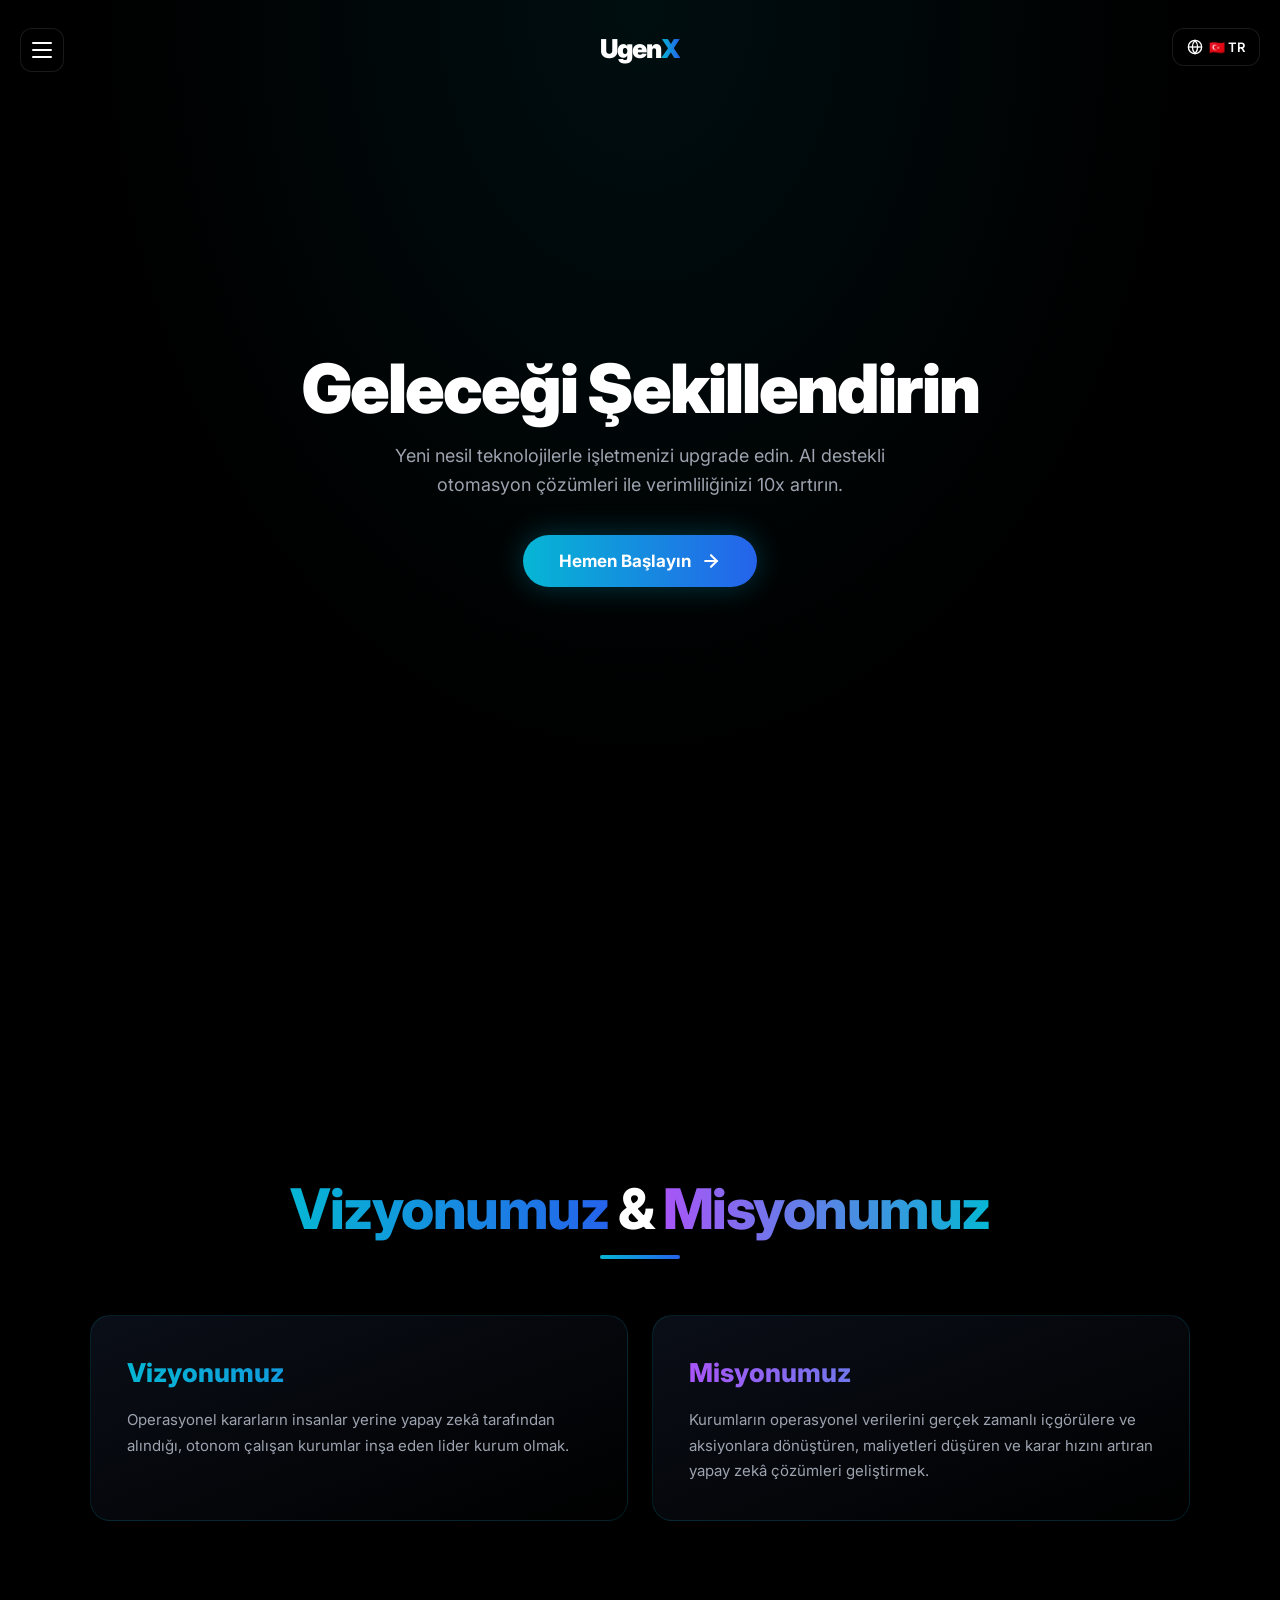
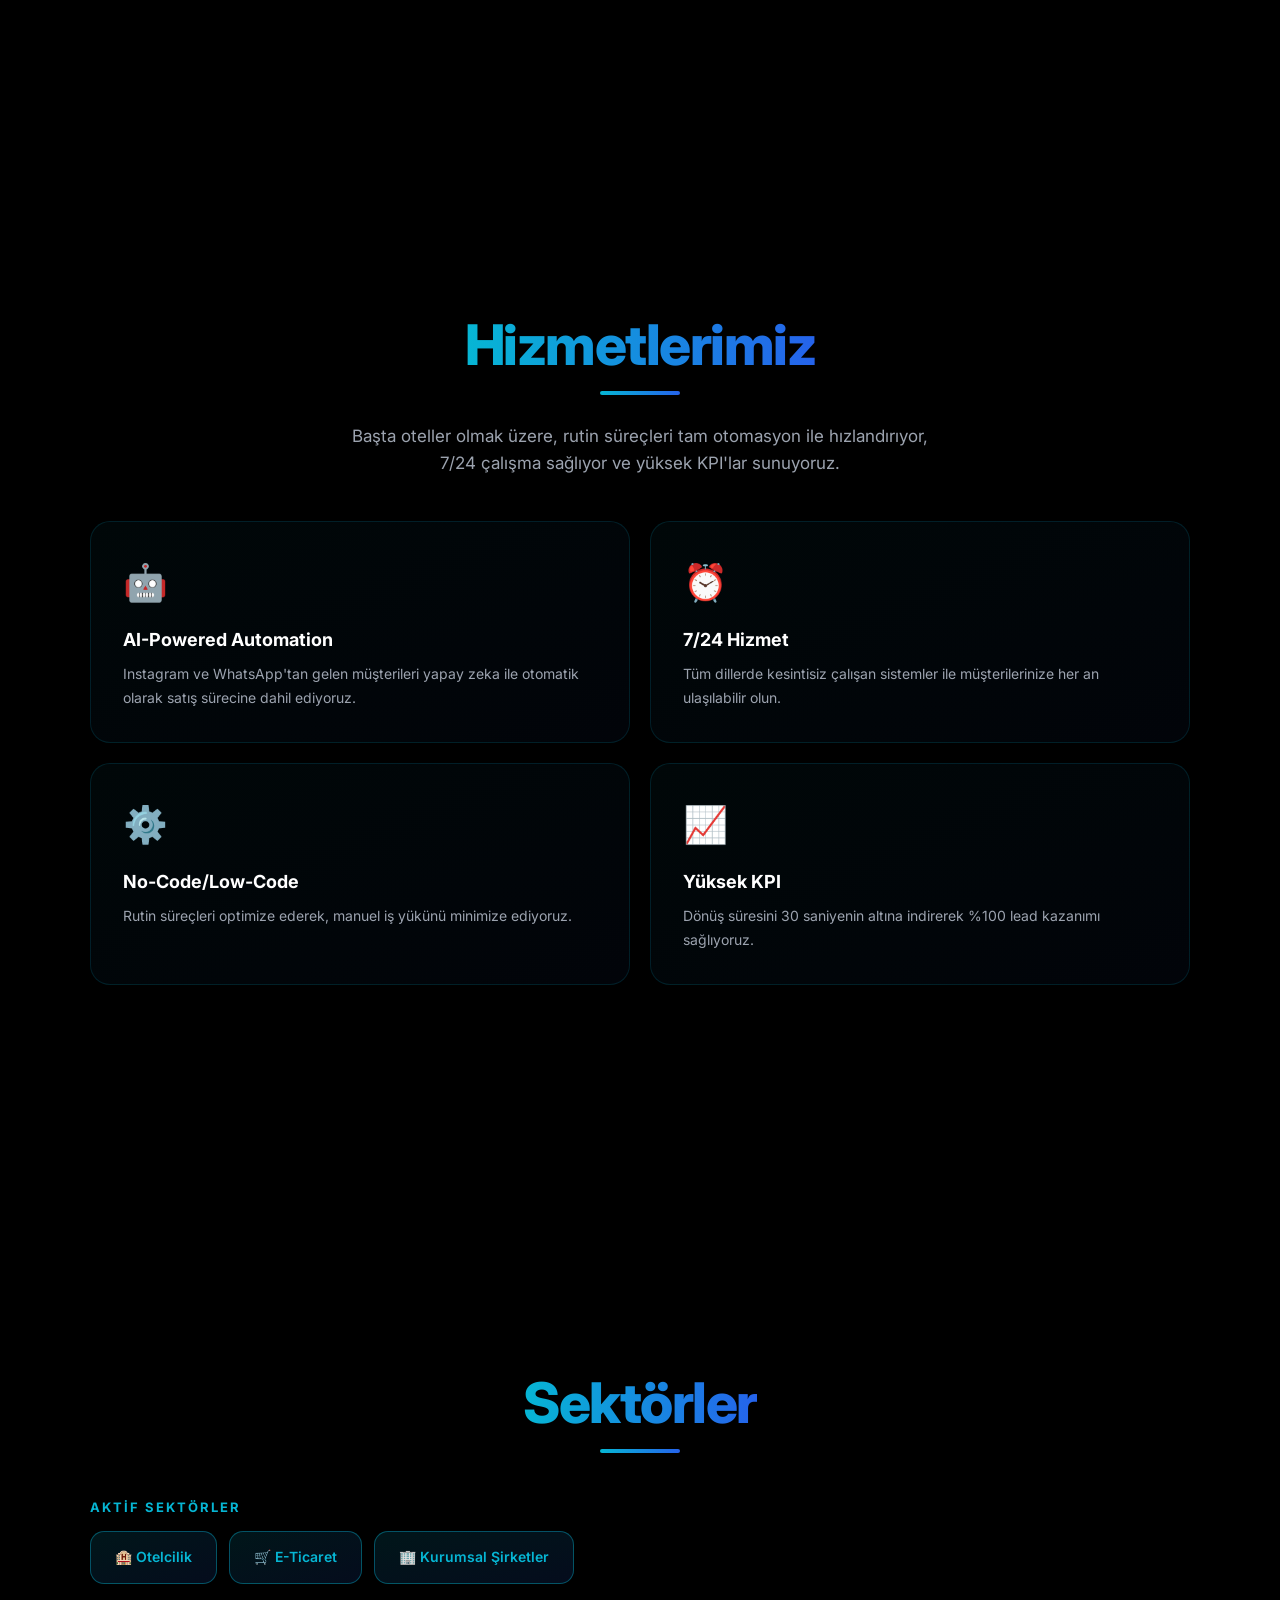
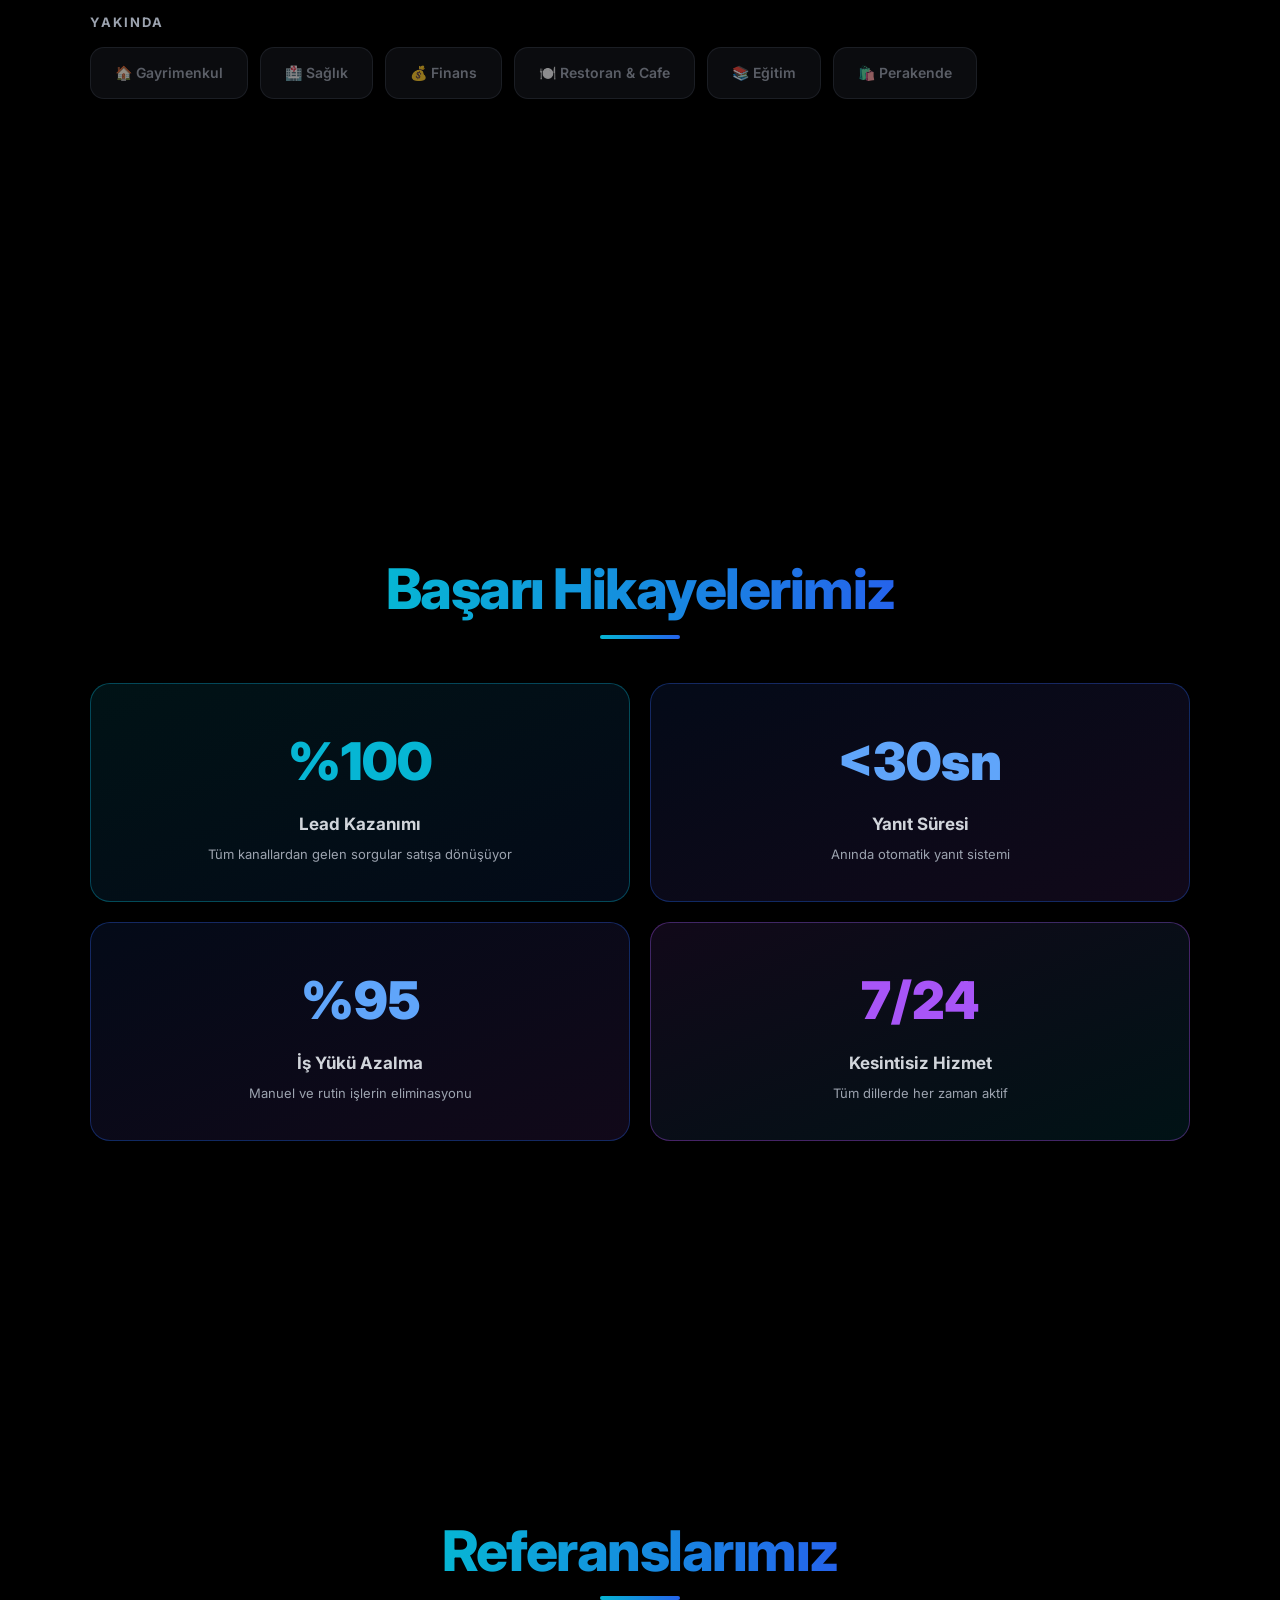
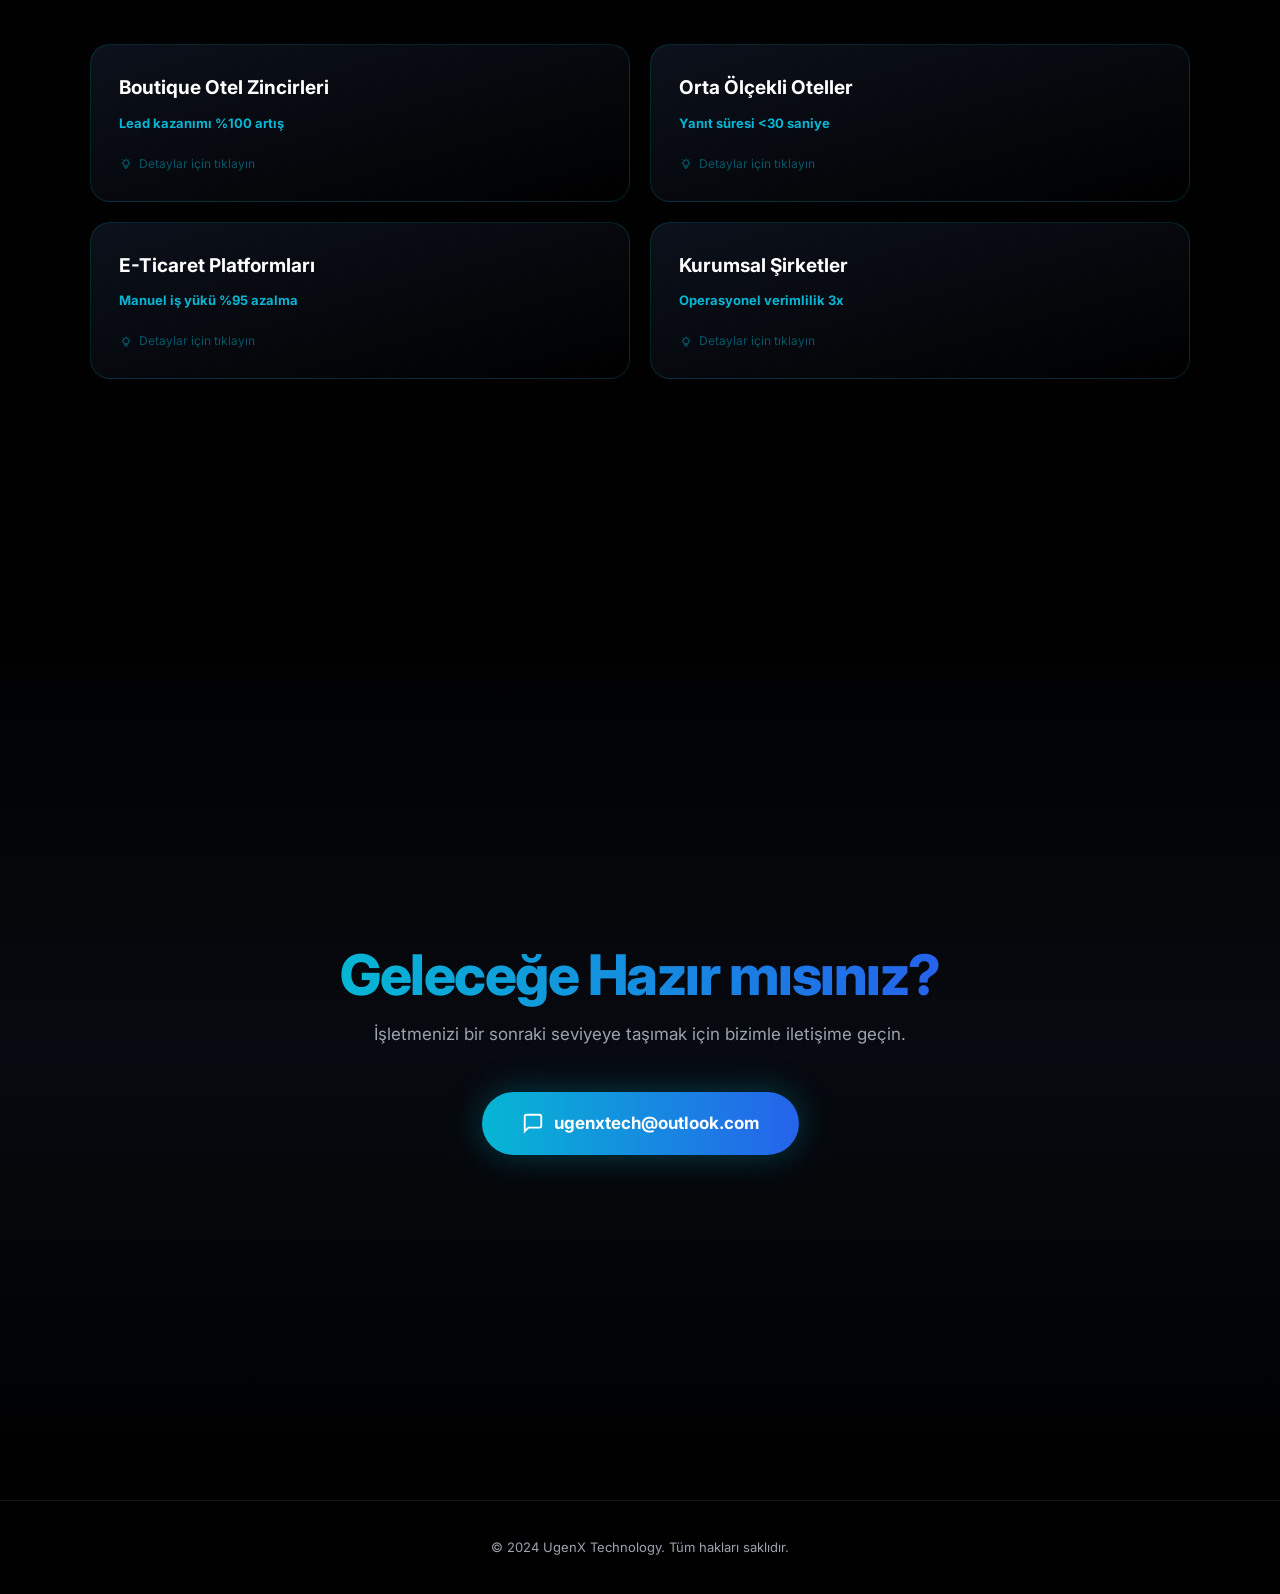
==== index.html @ d3f97a26 "Add web icon" ====
<!DOCTYPE html>
<html lang="tr">
<head>
    <meta charset="UTF-8">
    <meta name="viewport" content="width=device-width, initial-scale=1.0">
    <title>UgenX Technology | AI-Powered Digital Automation</title>
    <link rel="preconnect" href="https://fonts.googleapis.com">
    <link href="https://fonts.googleapis.com/css2?family=Inter:wght@300;400;500;600;700;800;900&display=swap" rel="stylesheet">
    <link rel="icon" type="image/png" href="UgenxLogo.png">
    <style>
        *,*::before,*::after{margin:0;padding:0;box-sizing:border-box}
        :root{--bg:#000;--cyan:#06b6d4;--blue:#2563eb;--purple:#a855f7;--muted:#9ca3af;--surface:rgba(17,24,39,0.8);--border:rgba(6,182,212,0.15);--gradient:linear-gradient(to right,#06b6d4,#2563eb)}
        html{scroll-behavior:smooth}
        body{font-family:'Inter',sans-serif;background:var(--bg);color:#fff;overflow-x:hidden;line-height:1.6}
        a{text-decoration:none;color:inherit}
        .grad{background:var(--gradient);-webkit-background-clip:text;-webkit-text-fill-color:transparent;background-clip:text}
        .grad-p{background:linear-gradient(to right,#a855f7,#06b6d4);-webkit-background-clip:text;-webkit-text-fill-color:transparent;background-clip:text}

        /* ANIMATIONS */
        .fade{opacity:0;transform:translateY(40px);transition:opacity .8s ease,transform .8s ease}
        .fade.vis{opacity:1;transform:translateY(0)}

        /* LOGO */
        .logo-top{position:fixed;top:28px;left:50%;transform:translateX(-50%) translateY(-60px);z-index:100;opacity:0;transition:all 1s cubic-bezier(.16,1,.3,1);cursor:pointer;font-size:26px;font-weight:900;letter-spacing:-1px}
        .logo-top.show{opacity:1;transform:translateX(-50%) translateY(0)}

        /* HAMBURGER */
        .ham{position:fixed;top:28px;left:20px;z-index:200;width:44px;height:44px;background:rgba(0,0,0,.6);backdrop-filter:blur(10px);border:1px solid rgba(255,255,255,.1);border-radius:12px;cursor:pointer;display:flex;flex-direction:column;align-items:center;justify-content:center;gap:5px;transition:.3s}
        .ham:hover{border-color:var(--cyan)}
        .ham span{display:block;width:20px;height:2px;background:#fff;transition:.3s;border-radius:2px}
        .ham.open span:nth-child(1){transform:rotate(45deg) translate(5px,5px)}
        .ham.open span:nth-child(2){opacity:0}
        .ham.open span:nth-child(3){transform:rotate(-45deg) translate(5px,-5px)}

        /* SIDE MENU */
        .side{position:fixed;top:0;left:0;width:280px;height:100vh;background:rgba(0,0,0,.95);backdrop-filter:blur(20px);border-right:1px solid rgba(6,182,212,.12);z-index:150;transform:translateX(-100%);transition:transform .4s cubic-bezier(.16,1,.3,1);padding:100px 28px 28px;display:flex;flex-direction:column;gap:6px}
        .side.open{transform:translateX(0)}
        .side a{display:block;padding:14px 18px;font-size:15px;font-weight:600;color:var(--muted);border-radius:12px;transition:.3s}
        .side a:hover{color:var(--cyan);background:rgba(6,182,212,.08)}
        .overlay{position:fixed;top:0;left:0;width:100%;height:100%;background:rgba(0,0,0,.5);z-index:140;opacity:0;pointer-events:none;transition:.3s}
        .overlay.show{opacity:1;pointer-events:all}

        /* LANG */
        .lang-btn{position:fixed;top:28px;right:20px;z-index:200;display:flex;align-items:center;gap:6px;padding:10px 14px;background:rgba(0,0,0,.6);backdrop-filter:blur(10px);border:1px solid rgba(255,255,255,.1);border-radius:12px;cursor:pointer;font-family:inherit;font-size:13px;font-weight:600;color:#fff;transition:.3s}
        .lang-btn:hover{border-color:var(--cyan)}
        .lang-btn svg{width:16px;height:16px}
        .lang-dd{position:fixed;top:78px;right:20px;z-index:200;background:rgba(17,24,39,.95);backdrop-filter:blur(20px);border:1px solid rgba(6,182,212,.2);border-radius:12px;padding:6px;opacity:0;transform:translateY(-10px);pointer-events:none;transition:.3s}
        .lang-dd.show{opacity:1;transform:translateY(0);pointer-events:all}
        .lang-dd button{display:flex;align-items:center;gap:8px;width:100%;padding:10px 14px;background:none;border:none;color:var(--muted);font-family:inherit;font-size:14px;border-radius:8px;cursor:pointer;transition:.2s}
        .lang-dd button:hover{background:rgba(6,182,212,.1);color:#fff}
        .lang-dd button.act{color:var(--cyan)}

        /* SECTIONS */
        .sec{min-height:100vh;display:flex;align-items:center;justify-content:center;padding:100px 24px;position:relative}
        .sec-in{max-width:1100px;width:100%;margin:0 auto}
        .sec-t{font-size:clamp(32px,5.5vw,56px);font-weight:800;line-height:1.1;letter-spacing:-1.5px;margin-bottom:14px}
        .sec-div{width:80px;height:4px;background:var(--gradient);border-radius:4px;margin:0 auto 28px}
        .sec-sub{font-size:17px;color:var(--muted);max-width:580px}

        /* HERO */
        .hero{min-height:100vh;display:flex;align-items:center;justify-content:center;text-align:center;padding:120px 24px 80px;overflow:hidden;position:relative}
        .hero::before{content:'';position:absolute;top:0;left:0;width:100%;height:100%;background:radial-gradient(ellipse at center top,rgba(6,182,212,.08) 0%,transparent 60%);pointer-events:none}
        .hero h1{font-size:clamp(38px,7vw,68px);font-weight:900;line-height:1.05;letter-spacing:-2px;margin-bottom:18px}
        .hero p{font-size:18px;color:var(--muted);max-width:540px;margin:0 auto 36px}
        .cta{display:inline-flex;align-items:center;gap:10px;padding:16px 36px;background:var(--gradient);border:none;border-radius:100px;color:#fff;font-family:inherit;font-size:17px;font-weight:700;cursor:pointer;transition:.3s;box-shadow:0 0 30px rgba(6,182,212,.3)}
        .cta:hover{transform:scale(1.05);box-shadow:0 0 50px rgba(6,182,212,.5)}
        .cta svg{width:20px;height:20px;transition:transform .3s}
        .cta:hover svg{transform:translateX(4px)}

        /* VM */
        .vm-g{display:grid;grid-template-columns:1fr 1fr;gap:24px}
        .vm-c{padding:36px;border-radius:20px;border:1px solid var(--border);background:linear-gradient(to bottom right,rgba(17,24,39,.6),rgba(0,0,0,.8));transition:.4s}
        .vm-c:hover{border-color:rgba(6,182,212,.4);transform:translateY(-4px);box-shadow:0 20px 60px rgba(0,0,0,.4)}
        .vm-c h3{font-size:26px;font-weight:800;margin-bottom:14px}
        .vm-c p{color:var(--muted);font-size:15px;line-height:1.7}

        /* SERVICES */
        .sv-g{display:grid;grid-template-columns:1fr 1fr;gap:20px}
        .sv-c{padding:32px;border-radius:20px;border:1px solid var(--border);background:linear-gradient(to bottom right,rgba(6,182,212,.04),rgba(37,99,235,.04));transition:.4s}
        .sv-c:hover{border-color:rgba(6,182,212,.5);box-shadow:0 0 40px rgba(6,182,212,.08);transform:translateY(-4px)}
        .sv-i{font-size:36px;margin-bottom:14px;display:block}
        .sv-c h3{font-size:18px;font-weight:700;margin-bottom:8px}
        .sv-c p{color:var(--muted);font-size:14px;line-height:1.7}

        /* SECTORS */
        .sc-lab{font-size:13px;font-weight:700;text-transform:uppercase;letter-spacing:2px;margin-bottom:14px}
        .sc-row{display:flex;flex-wrap:wrap;gap:12px;margin-bottom:28px}
        .sc-ch{padding:14px 24px;border-radius:14px;font-size:14px;font-weight:600;transition:.3s;cursor:default}
        .sc-a{background:linear-gradient(to bottom right,rgba(6,182,212,.12),rgba(37,99,235,.12));border:1px solid rgba(6,182,212,.4);color:var(--cyan)}
        .sc-a:hover{background:linear-gradient(to bottom right,rgba(6,182,212,.22),rgba(37,99,235,.22));box-shadow:0 0 25px rgba(6,182,212,.12)}
        .sc-s{background:rgba(75,85,99,.15);border:1px solid rgba(75,85,99,.25);color:rgba(156,163,175,.55)}

        /* KPI */
        .kpi-g{display:grid;grid-template-columns:1fr 1fr;gap:20px}
        .kpi-c{padding:36px;border-radius:20px;border:1px solid;text-align:center;transition:.3s}
        .kpi-c:hover{transform:translateY(-2px)}
        .kpi-c:nth-child(1){background:linear-gradient(to bottom right,rgba(6,182,212,.1),rgba(37,99,235,.1));border-color:rgba(6,182,212,.35)}
        .kpi-c:nth-child(2){background:linear-gradient(to bottom right,rgba(37,99,235,.1),rgba(168,85,247,.1));border-color:rgba(37,99,235,.35)}
        .kpi-c:nth-child(3){background:linear-gradient(to bottom right,rgba(37,99,235,.1),rgba(168,85,247,.1));border-color:rgba(37,99,235,.35)}
        .kpi-c:nth-child(4){background:linear-gradient(to bottom right,rgba(168,85,247,.1),rgba(6,182,212,.1));border-color:rgba(168,85,247,.35)}
        .kpi-n{font-size:52px;font-weight:900;margin-bottom:8px}
        .kpi-c:nth-child(1) .kpi-n{color:var(--cyan)}
        .kpi-c:nth-child(2) .kpi-n{color:#60a5fa}
        .kpi-c:nth-child(3) .kpi-n{color:#60a5fa}
        .kpi-c:nth-child(4) .kpi-n{color:var(--purple)}
        .kpi-c h4{font-size:17px;color:#d1d5db;margin-bottom:6px}
        .kpi-c p{font-size:13px;color:var(--muted)}

        /* REFERENCES */
        .ref-g{display:grid;grid-template-columns:1fr 1fr;gap:20px}
        .ref-c{position:relative;padding:28px;border-radius:20px;border:1px solid rgba(6,182,212,.18);background:linear-gradient(to bottom right,rgba(17,24,39,.7),rgba(0,0,0,.9));cursor:pointer;transition:.4s;overflow:hidden}
        .ref-c::before{content:'';position:absolute;top:50%;left:50%;width:130%;height:130%;transform:translate(-50%,-50%);background:radial-gradient(circle,rgba(6,182,212,.18) 0%,transparent 70%);opacity:0;transition:opacity .5s;z-index:0;pointer-events:none}
        .ref-c:hover::before{opacity:1}
        .ref-c:hover{border-color:var(--cyan);box-shadow:0 0 50px rgba(6,182,212,.12),0 0 100px rgba(6,182,212,.04);transform:translateY(-4px)}
        .ref-c>*{position:relative;z-index:1}
        .ref-c h3{font-size:19px;font-weight:700;margin-bottom:6px}
        .ref-res{display:inline-block;font-size:13px;font-weight:700;color:var(--cyan);margin-bottom:10px}
        .ref-h{font-size:12px;color:rgba(6,182,212,.45);margin-top:10px;display:flex;align-items:center;gap:6px}
        .ref-h svg{width:14px;height:14px}
        .ref-d{max-height:0;overflow:hidden;transition:max-height .5s ease,margin .3s,opacity .3s;opacity:0}
        .ref-d.open{max-height:300px;margin-top:14px;opacity:1}
        .ref-d-in{padding-top:14px;border-top:1px solid rgba(6,182,212,.12)}
        .ref-d p{font-size:14px;color:var(--muted);line-height:1.7;margin-bottom:10px}
        .ref-q{padding:14px;background:rgba(6,182,212,.05);border-left:3px solid var(--cyan);border-radius:0 12px 12px 0;font-style:italic;font-size:14px;color:#d1d5db;line-height:1.6}

        /* CONTACT */
        .ct-sec{background:linear-gradient(to top,#000,rgba(17,24,39,.4),#000)}
        .ct-btn{display:inline-flex;align-items:center;gap:10px;padding:18px 40px;background:var(--gradient);border:none;border-radius:100px;color:#fff;font-family:inherit;font-size:17px;font-weight:700;cursor:pointer;transition:.3s;box-shadow:0 0 35px rgba(6,182,212,.3)}
        .ct-btn:hover{transform:scale(1.05);box-shadow:0 0 55px rgba(6,182,212,.5)}

        /* SCROLL TOP */
        .st-w{position:fixed;bottom:28px;left:0;right:0;display:flex;justify-content:center;z-index:100;pointer-events:none;opacity:0;transition:opacity .4s}
        .st-w.show{opacity:1}
        .st-b{width:50px;height:50px;border-radius:50%;background:var(--gradient);border:none;color:#fff;cursor:pointer;display:flex;align-items:center;justify-content:center;pointer-events:all;box-shadow:0 0 25px rgba(6,182,212,.4);transition:.3s;animation:bnc 2s infinite}
        .st-b:hover{transform:scale(1.1);box-shadow:0 0 45px rgba(6,182,212,.6)}
        .st-b svg{width:22px;height:22px}
        @keyframes bnc{0%,100%{transform:translateY(0)}50%{transform:translateY(-5px)}}

        /* FOOTER */
        .ft{text-align:center;padding:36px 24px;border-top:1px solid rgba(75,85,99,.25);color:var(--muted);font-size:13px}

        @media(max-width:768px){
            .vm-g,.sv-g,.kpi-g,.ref-g{grid-template-columns:1fr}
            .sc-row{justify-content:center}
        }
    </style>
</head>
<body>

<div class="logo-top" id="logoTop" onclick="window.scrollTo({top:0,behavior:'smooth'})"><span>Ugen<span class="grad">X</span></span></div>

<button class="ham" id="ham" onclick="toggleMenu()"><span></span><span></span><span></span></button>
<div class="overlay" id="ov" onclick="toggleMenu()"></div>
<nav class="side" id="side">
    <a onclick="nav('about')" data-tr="Hakkımızda" data-en="About Us">Hakkımızda</a>
    <a onclick="nav('services')" data-tr="Hizmetler" data-en="Services">Hizmetler</a>
    <a onclick="nav('sectors')" data-tr="Sektörler" data-en="Sectors">Sektörler</a>
    <a onclick="nav('success')" data-tr="Başarılar" data-en="Success">Başarılar</a>
    <a onclick="nav('refs')" data-tr="Referanslar" data-en="References">Referanslar</a>
    <a onclick="nav('contact')" data-tr="İletişim" data-en="Contact">İletişim</a>
</nav>

<button class="lang-btn" onclick="toggleLang()">
    <svg viewBox="0 0 24 24" fill="none" stroke="currentColor" stroke-width="2"><circle cx="12" cy="12" r="10"/><line x1="2" y1="12" x2="22" y2="12"/><path d="M12 2a15.3 15.3 0 0 1 4 10 15.3 15.3 0 0 1-4 10 15.3 15.3 0 0 1-4-10 15.3 15.3 0 0 1 4-10z"/></svg>
    <span id="lbl">🇹🇷 TR</span>
</button>
<div class="lang-dd" id="ldd">
    <button class="act" onclick="setLang('tr')">🇹🇷 Türkçe</button>
    <button onclick="setLang('en')">🇬🇧 English</button>
</div>

<!-- HERO -->
<section class="hero" id="hero">
    <div>
        <h1 class="fade" data-tr="Geleceği Şekillendirin" data-en="Shape the Future">Geleceği Şekillendirin</h1>
        <p class="fade" style="transition-delay:.1s" data-tr="Yeni nesil teknolojilerle işletmenizi upgrade edin. AI destekli otomasyon çözümleri ile verimliliğinizi 10x artırın." data-en="Upgrade your business with next-gen technology. Boost efficiency 10x with AI-powered automation solutions.">Yeni nesil teknolojilerle işletmenizi upgrade edin. AI destekli otomasyon çözümleri ile verimliliğinizi 10x artırın.</p>
        <div class="fade" style="transition-delay:.2s">
            <button class="cta" onclick="document.getElementById('contact').scrollIntoView({behavior:'smooth'})">
                <span data-tr="Hemen Başlayın" data-en="Get Started">Hemen Başlayın</span>
                <svg viewBox="0 0 24 24" fill="none" stroke="currentColor" stroke-width="2.5" stroke-linecap="round"><line x1="5" y1="12" x2="19" y2="12"/><polyline points="12 5 19 12 12 19"/></svg>
            </button>
        </div>
    </div>
</section>

<!-- VISION & MISSION -->
<section class="sec" id="about">
    <div class="sec-in">
        <div style="text-align:center;margin-bottom:56px">
            <h2 class="sec-t fade"><span class="grad" data-tr="Vizyonumuz" data-en="Our Vision">Vizyonumuz</span> & <span class="grad-p" data-tr="Misyonumuz" data-en="Our Mission">Misyonumuz</span></h2>
            <div class="sec-div fade" style="transition-delay:.05s"></div>
        </div>
        <div class="vm-g">
            <div class="vm-c fade" style="transition-delay:.1s">
                <h3 class="grad" data-tr="Vizyonumuz" data-en="Our Vision">Vizyonumuz</h3>
                <p data-tr="Operasyonel kararların insanlar yerine yapay zekâ tarafından alındığı, otonom çalışan kurumlar inşa eden lider kurum olmak." data-en="To be the leading institution building autonomous organizations where operational decisions are made by artificial intelligence instead of humans.">Operasyonel kararların insanlar yerine yapay zekâ tarafından alındığı, otonom çalışan kurumlar inşa eden lider kurum olmak.</p>
            </div>
            <div class="vm-c fade" style="transition-delay:.2s">
                <h3 class="grad-p" data-tr="Misyonumuz" data-en="Our Mission">Misyonumuz</h3>
                <p data-tr="Kurumların operasyonel verilerini gerçek zamanlı içgörülere ve aksiyonlara dönüştüren, maliyetleri düşüren ve karar hızını artıran yapay zekâ çözümleri geliştirmek." data-en="To develop AI solutions that transform organizations' operational data into real-time insights and actions, reducing costs and increasing decision speed.">Kurumların operasyonel verilerini gerçek zamanlı içgörülere ve aksiyonlara dönüştüren, maliyetleri düşüren ve karar hızını artıran yapay zekâ çözümleri geliştirmek.</p>
            </div>
        </div>
    </div>
</section>

<!-- SERVICES -->
<section class="sec" id="services">
    <div class="sec-in">
        <div style="text-align:center;margin-bottom:16px">
            <h2 class="sec-t fade"><span class="grad" data-tr="Hizmetlerimiz" data-en="Our Services">Hizmetlerimiz</span></h2>
            <div class="sec-div fade" style="transition-delay:.05s"></div>
            <p class="sec-sub fade" style="margin:0 auto 44px;transition-delay:.1s" data-tr="Başta oteller olmak üzere, rutin süreçleri tam otomasyon ile hızlandırıyor, 7/24 çalışma sağlıyor ve yüksek KPI'lar sunuyoruz." data-en="We accelerate routine processes with full automation, especially for hotels, providing 24/7 service and high KPIs.">Başta oteller olmak üzere, rutin süreçleri tam otomasyon ile hızlandırıyor, 7/24 çalışma sağlıyor ve yüksek KPI'lar sunuyoruz.</p>
        </div>
        <div class="sv-g">
            <div class="sv-c fade" style="transition-delay:.05s"><span class="sv-i">🤖</span><h3 data-tr="AI-Powered Automation" data-en="AI-Powered Automation">AI-Powered Automation</h3><p data-tr="Instagram ve WhatsApp'tan gelen müşterileri yapay zeka ile otomatik olarak satış sürecine dahil ediyoruz." data-en="We automatically integrate customers from Instagram and WhatsApp into the sales process with AI.">Instagram ve WhatsApp'tan gelen müşterileri yapay zeka ile otomatik olarak satış sürecine dahil ediyoruz.</p></div>
            <div class="sv-c fade" style="transition-delay:.1s"><span class="sv-i">⏰</span><h3 data-tr="7/24 Hizmet" data-en="24/7 Service">7/24 Hizmet</h3><p data-tr="Tüm dillerde kesintisiz çalışan sistemler ile müşterilerinize her an ulaşılabilir olun." data-en="Be reachable to your customers at all times with systems that work uninterrupted in all languages.">Tüm dillerde kesintisiz çalışan sistemler ile müşterilerinize her an ulaşılabilir olun.</p></div>
            <div class="sv-c fade" style="transition-delay:.15s"><span class="sv-i">⚙️</span><h3 data-tr="No-Code/Low-Code" data-en="No-Code/Low-Code">No-Code/Low-Code</h3><p data-tr="Rutin süreçleri optimize ederek, manuel iş yükünü minimize ediyoruz." data-en="We minimize manual workload by optimizing routine processes.">Rutin süreçleri optimize ederek, manuel iş yükünü minimize ediyoruz.</p></div>
            <div class="sv-c fade" style="transition-delay:.2s"><span class="sv-i">📈</span><h3 data-tr="Yüksek KPI" data-en="High KPI">Yüksek KPI</h3><p data-tr="Dönüş süresini 30 saniyenin altına indirerek %100 lead kazanımı sağlıyoruz." data-en="We ensure 100% lead acquisition by reducing response time to under 30 seconds.">Dönüş süresini 30 saniyenin altına indirerek %100 lead kazanımı sağlıyoruz.</p></div>
        </div>
    </div>
</section>

<!-- SECTORS -->
<section class="sec" id="sectors">
    <div class="sec-in">
        <div style="text-align:center;margin-bottom:44px">
            <h2 class="sec-t fade"><span class="grad" data-tr="Sektörler" data-en="Sectors">Sektörler</span></h2>
            <div class="sec-div fade" style="transition-delay:.05s"></div>
        </div>
        <div class="fade" style="transition-delay:.1s">
            <p class="sc-lab" style="color:var(--cyan)" data-tr="Aktif Sektörler" data-en="Active Sectors">Aktif Sektörler</p>
            <div class="sc-row">
                <div class="sc-ch sc-a" data-tr="🏨 Otelcilik" data-en="🏨 Hospitality">🏨 Otelcilik</div>
                <div class="sc-ch sc-a" data-tr="🛒 E-Ticaret" data-en="🛒 E-Commerce">🛒 E-Ticaret</div>
                <div class="sc-ch sc-a" data-tr="🏢 Kurumsal Şirketler" data-en="🏢 Corporate">🏢 Kurumsal Şirketler</div>
            </div>
        </div>
        <div class="fade" style="transition-delay:.2s">
            <p class="sc-lab" style="color:var(--muted)" data-tr="Yakında" data-en="Coming Soon">Yakında</p>
            <div class="sc-row">
                <div class="sc-ch sc-s" data-tr="🏠 Gayrimenkul" data-en="🏠 Real Estate">🏠 Gayrimenkul</div>
                <div class="sc-ch sc-s" data-tr="🏥 Sağlık" data-en="🏥 Healthcare">🏥 Sağlık</div>
                <div class="sc-ch sc-s" data-tr="💰 Finans" data-en="💰 Finance">💰 Finans</div>
                <div class="sc-ch sc-s" data-tr="🍽️ Restoran & Cafe" data-en="🍽️ Restaurant & Cafe">🍽️ Restoran & Cafe</div>
                <div class="sc-ch sc-s" data-tr="📚 Eğitim" data-en="📚 Education">📚 Eğitim</div>
                <div class="sc-ch sc-s" data-tr="🛍️ Perakende" data-en="🛍️ Retail">🛍️ Perakende</div>
            </div>
        </div>
    </div>
</section>

<!-- KPI -->
<section class="sec" id="success">
    <div class="sec-in">
        <div style="text-align:center;margin-bottom:44px">
            <h2 class="sec-t fade"><span class="grad" data-tr="Başarı Hikayelerimiz" data-en="Our Success Stories">Başarı Hikayelerimiz</span></h2>
            <div class="sec-div fade" style="transition-delay:.05s"></div>
        </div>
        <div class="kpi-g">
            <div class="kpi-c fade" style="transition-delay:.05s"><div class="kpi-n">%100</div><h4 data-tr="Lead Kazanımı" data-en="Lead Acquisition">Lead Kazanımı</h4><p data-tr="Tüm kanallardan gelen sorgular satışa dönüşüyor" data-en="All channel inquiries convert to sales">Tüm kanallardan gelen sorgular satışa dönüşüyor</p></div>
            <div class="kpi-c fade" style="transition-delay:.1s"><div class="kpi-n">&lt;30sn</div><h4 data-tr="Yanıt Süresi" data-en="Response Time">Yanıt Süresi</h4><p data-tr="Anında otomatik yanıt sistemi" data-en="Instant automatic response system">Anında otomatik yanıt sistemi</p></div>
            <div class="kpi-c fade" style="transition-delay:.15s"><div class="kpi-n">%95</div><h4 data-tr="İş Yükü Azalma" data-en="Workload Reduction">İş Yükü Azalma</h4><p data-tr="Manuel ve rutin işlerin eliminasyonu" data-en="Elimination of manual and routine tasks">Manuel ve rutin işlerin eliminasyonu</p></div>
            <div class="kpi-c fade" style="transition-delay:.2s"><div class="kpi-n">7/24</div><h4 data-tr="Kesintisiz Hizmet" data-en="Non-Stop Service">Kesintisiz Hizmet</h4><p data-tr="Tüm dillerde her zaman aktif" data-en="Always active in all languages">Tüm dillerde her zaman aktif</p></div>
        </div>
    </div>
</section>

<!-- REFERENCES -->
<section class="sec" id="refs">
    <div class="sec-in">
        <div style="text-align:center;margin-bottom:44px">
            <h2 class="sec-t fade"><span class="grad" data-tr="Referanslarımız" data-en="Our References">Referanslarımız</span></h2>
            <div class="sec-div fade" style="transition-delay:.05s"></div>
        </div>
        <div class="ref-g">
            <div class="ref-c fade" style="transition-delay:.05s" onclick="tRef(0)">
                <h3 data-tr="Boutique Otel Zincirleri" data-en="Boutique Hotel Chains">Boutique Otel Zincirleri</h3>
                <span class="ref-res" data-tr="Lead kazanımı %100 artış" data-en="100% increase in lead acquisition">Lead kazanımı %100 artış</span>
                <div class="ref-h"><svg viewBox="0 0 24 24" fill="none" stroke="currentColor" stroke-width="2"><path d="M9.663 17h4.673M12 3v1m6.364 1.636l-.707.707M21 12h-1M4 12H3m3.343-5.657l-.707-.707m2.828 9.9a5 5 0 117.072 0l-.548.547A3.374 3.374 0 0014 18.469V19a2 2 0 11-4 0v-.531c0-.895-.356-1.754-.988-2.386l-.548-.547z"/></svg><span data-tr="Detaylar için tıklayın" data-en="Click for details">Detaylar için tıklayın</span></div>
                <div class="ref-d" id="r0"><div class="ref-d-in"><p data-tr="5 farklı boutique otelde uyguladığımız AI destekli rezervasyon sistemi ile Instagram ve WhatsApp'tan gelen sorguların %100'ü lead'e dönüştü." data-en="With our AI-powered reservation system in 5 boutique hotels, 100% of Instagram and WhatsApp inquiries converted to leads.">5 farklı boutique otelde uyguladığımız AI destekli rezervasyon sistemi ile Instagram ve WhatsApp'tan gelen sorguların %100'ü lead'e dönüştü.</p><div class="ref-q" data-tr="&quot;UgenX sayesinde gece yarısı bile müşteri kaybetmiyoruz. Sistem saniyeler içinde yanıt veriyor ve rezervasyon alıyor. İnanılmaz!&quot;" data-en="&quot;Thanks to UgenX, we don't lose customers even at midnight. The system responds in seconds and takes reservations. Amazing!&quot;">"UgenX sayesinde gece yarısı bile müşteri kaybetmiyoruz. Sistem saniyeler içinde yanıt veriyor ve rezervasyon alıyor. İnanılmaz!"</div></div></div>
            </div>
            <div class="ref-c fade" style="transition-delay:.1s" onclick="tRef(1)">
                <h3 data-tr="Orta Ölçekli Oteller" data-en="Mid-Size Hotels">Orta Ölçekli Oteller</h3>
                <span class="ref-res" data-tr="Yanıt süresi <30 saniye" data-en="Response time <30 seconds">Yanıt süresi &lt;30 saniye</span>
                <div class="ref-h"><svg viewBox="0 0 24 24" fill="none" stroke="currentColor" stroke-width="2"><path d="M9.663 17h4.673M12 3v1m6.364 1.636l-.707.707M21 12h-1M4 12H3m3.343-5.657l-.707-.707m2.828 9.9a5 5 0 117.072 0l-.548.547A3.374 3.374 0 0014 18.469V19a2 2 0 11-4 0v-.531c0-.895-.356-1.754-.988-2.386l-.548-.547z"/></svg><span data-tr="Detaylar için tıklayın" data-en="Click for details">Detaylar için tıklayın</span></div>
                <div class="ref-d" id="r1"><div class="ref-d-in"><p data-tr="8 otelde toplam 450+ yatak kapasitesi için kurduğumuz sistem, çok dilli destek ile tüm platformlardan gelen sorulara 20 saniye içinde yanıt veriyor." data-en="Our system installed in 8 hotels with 450+ bed capacity responds to queries from all platforms in 20 seconds with multilingual support.">8 otelde toplam 450+ yatak kapasitesi için kurduğumuz sistem, çok dilli destek ile tüm platformlardan gelen sorulara 20 saniye içinde yanıt veriyor.</p><div class="ref-q" data-tr="&quot;Müşteri memnuniyeti puanımız 4.9'a yükseldi. Hiçbir mesaj cevapsız kalmıyor ve ekibimiz stratejik işlere odaklanabiliyor.&quot;" data-en="&quot;Our customer satisfaction score rose to 4.9. No message goes unanswered and our team can focus on strategic tasks.&quot;">"Müşteri memnuniyeti puanımız 4.9'a yükseldi. Hiçbir mesaj cevapsız kalmıyor ve ekibimiz stratejik işlere odaklanabiliyor."</div></div></div>
            </div>
            <div class="ref-c fade" style="transition-delay:.15s" onclick="tRef(2)">
                <h3 data-tr="E-Ticaret Platformları" data-en="E-Commerce Platforms">E-Ticaret Platformları</h3>
                <span class="ref-res" data-tr="Manuel iş yükü %95 azalma" data-en="95% reduction in manual workload">Manuel iş yükü %95 azalma</span>
                <div class="ref-h"><svg viewBox="0 0 24 24" fill="none" stroke="currentColor" stroke-width="2"><path d="M9.663 17h4.673M12 3v1m6.364 1.636l-.707.707M21 12h-1M4 12H3m3.343-5.657l-.707-.707m2.828 9.9a5 5 0 117.072 0l-.548.547A3.374 3.374 0 0014 18.469V19a2 2 0 11-4 0v-.531c0-.895-.356-1.754-.988-2.386l-.548-.547z"/></svg><span data-tr="Detaylar için tıklayın" data-en="Click for details">Detaylar için tıklayın</span></div>
                <div class="ref-d" id="r2"><div class="ref-d-in"><p data-tr="Sipariş takibi, müşteri soruları ve iade süreçlerini tamamen otomatikleştirdik. Günde 500+ müşteri etkileşimi otomatik yönetiliyor." data-en="We fully automated order tracking, customer inquiries and return processes. 500+ daily customer interactions managed automatically.">Sipariş takibi, müşteri soruları ve iade süreçlerini tamamen otomatikleştirdik. Günde 500+ müşteri etkileşimi otomatik yönetiliyor.</p><div class="ref-q" data-tr="&quot;Müşteri hizmetleri ekibimizi 8 kişiden 1 kişiye düşürdük. Sistem her şeyi hallediyor, biz sadece istisnalara bakıyoruz.&quot;" data-en="&quot;We reduced our customer service team from 8 to 1 person. The system handles everything, we only handle exceptions.&quot;">"Müşteri hizmetleri ekibimizi 8 kişiden 1 kişiye düşürdük. Sistem her şeyi hallediyor, biz sadece istisnalara bakıyoruz."</div></div></div>
            </div>
            <div class="ref-c fade" style="transition-delay:.2s" onclick="tRef(3)">
                <h3 data-tr="Kurumsal Şirketler" data-en="Corporate Companies">Kurumsal Şirketler</h3>
                <span class="ref-res" data-tr="Operasyonel verimlilik 3x" data-en="3x operational efficiency">Operasyonel verimlilik 3x</span>
                <div class="ref-h"><svg viewBox="0 0 24 24" fill="none" stroke="currentColor" stroke-width="2"><path d="M9.663 17h4.673M12 3v1m6.364 1.636l-.707.707M21 12h-1M4 12H3m3.343-5.657l-.707-.707m2.828 9.9a5 5 0 117.072 0l-.548.547A3.374 3.374 0 0014 18.469V19a2 2 0 11-4 0v-.531c0-.895-.356-1.754-.988-2.386l-.548-.547z"/></svg><span data-tr="Detaylar için tıklayın" data-en="Click for details">Detaylar için tıklayın</span></div>
                <div class="ref-d" id="r3"><div class="ref-d-in"><p data-tr="Dahili süreç otomasyonları ve veri analizi ile operasyonel kararların %70'i artık AI tarafından alınıyor ve uygulanıyor." data-en="With internal process automation and data analysis, 70% of operational decisions are now made and implemented by AI.">Dahili süreç otomasyonları ve veri analizi ile operasyonel kararların %70'i artık AI tarafından alınıyor ve uygulanıyor.</p><div class="ref-q" data-tr="&quot;Veriye dayalı karar alma süremiz 3 günden 3 saate düştü. UgenX sistemleri sayesinde gerçek zamanlı içgörüler elde ediyoruz.&quot;" data-en="&quot;Our data-driven decision time dropped from 3 days to 3 hours. With UgenX systems, we get real-time insights.&quot;">"Veriye dayalı karar alma süremiz 3 günden 3 saate düştü. UgenX sistemleri sayesinde gerçek zamanlı içgörüler elde ediyoruz."</div></div></div>
            </div>
        </div>
    </div>
</section>

<!-- CONTACT -->
<section class="sec ct-sec" id="contact">
    <div class="sec-in" style="text-align:center">
        <h2 class="sec-t fade"><span class="grad" data-tr="Geleceğe Hazır mısınız?" data-en="Ready for the Future?">Geleceğe Hazır mısınız?</span></h2>
        <p class="sec-sub fade" style="margin:0 auto 44px;text-align:center;transition-delay:.1s" data-tr="İşletmenizi bir sonraki seviyeye taşımak için bizimle iletişime geçin." data-en="Contact us to take your business to the next level.">İşletmenizi bir sonraki seviyeye taşımak için bizimle iletişime geçin.</p>
        <div class="fade" style="transition-delay:.2s">
            <a href="mailto:ugenxtech@outlook.com" class="ct-btn">
                <svg width="22" height="22" viewBox="0 0 24 24" fill="none" stroke="currentColor" stroke-width="2"><path d="M21 15a2 2 0 0 1-2 2H7l-4 4V5a2 2 0 0 1 2-2h14a2 2 0 0 1 2 2z"/></svg>
                ugenxtech@outlook.com
            </a>
        </div>
    </div>
</section>

<div class="ft"><p>© 2024 UgenX Technology. <span data-tr="Tüm hakları saklıdır." data-en="All rights reserved.">Tüm hakları saklıdır.</span></p></div>

<div class="st-w" id="stw">
    <button class="st-b" onclick="window.scrollTo({top:0,behavior:'smooth'})">
        <svg viewBox="0 0 24 24" fill="none" stroke="currentColor" stroke-width="2.5" stroke-linecap="round"><polyline points="18 15 12 9 6 15"/></svg>
    </button>
</div>

<script>
let sRef=null;
setTimeout(()=>document.getElementById('logoTop').classList.add('show'),400);

const obs=new IntersectionObserver(e=>{e.forEach(x=>{if(x.isIntersecting)x.target.classList.add('vis')})},{threshold:.12,rootMargin:'0px 0px -40px 0px'});
document.querySelectorAll('.fade').forEach(el=>obs.observe(el));

window.addEventListener('scroll',()=>{
    document.getElementById('stw').classList.toggle('show',window.scrollY>window.innerHeight);
});

function toggleMenu(){
    document.getElementById('ham').classList.toggle('open');
    document.getElementById('side').classList.toggle('open');
    document.getElementById('ov').classList.toggle('show');
}
function nav(id){toggleMenu();setTimeout(()=>document.getElementById(id).scrollIntoView({behavior:'smooth'}),300)}

function toggleLang(){document.getElementById('ldd').classList.toggle('show')}
document.addEventListener('click',e=>{if(!e.target.closest('.lang-btn')&&!e.target.closest('.lang-dd'))document.getElementById('ldd').classList.remove('show')});

function setLang(l){
    document.getElementById('lbl').textContent=l==='tr'?'🇹🇷 TR':'🇬🇧 EN';
    document.getElementById('ldd').classList.remove('show');
    document.querySelectorAll('[data-'+l+']').forEach(el=>{
        const v=el.getAttribute('data-'+l);
        if(v){
            if(el.classList.contains('ref-q'))el.innerHTML=v;
            else el.textContent=v;
        }
    });
    document.querySelectorAll('.lang-dd button').forEach(b=>b.classList.remove('act'));
    document.querySelector('.lang-dd button[onclick="setLang(\''+l+'\')"]').classList.add('act');
}

function tRef(i){
    const el=document.getElementById('r'+i);
    if(sRef===i){el.classList.remove('open');sRef=null}
    else{document.querySelectorAll('.ref-d').forEach(d=>d.classList.remove('open'));el.classList.add('open');sRef=i}
}
</script>
</body>
</html>
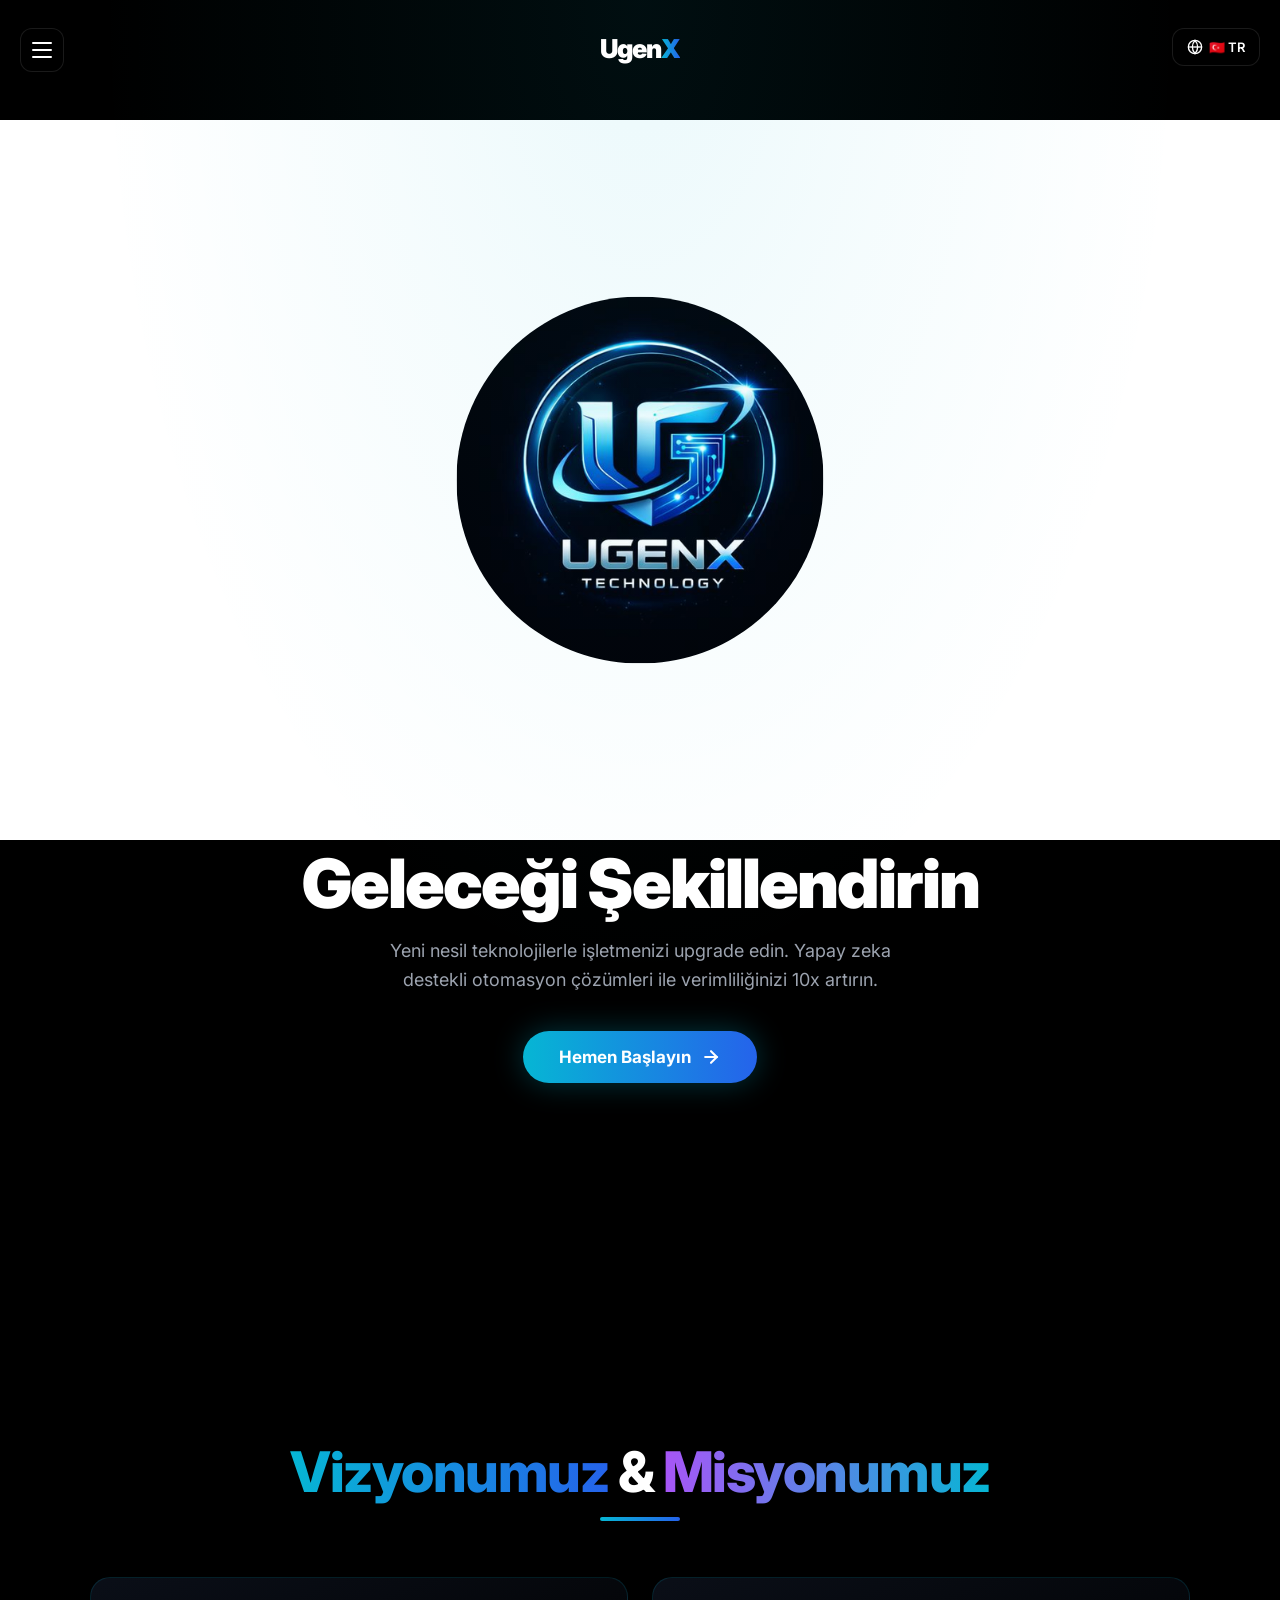
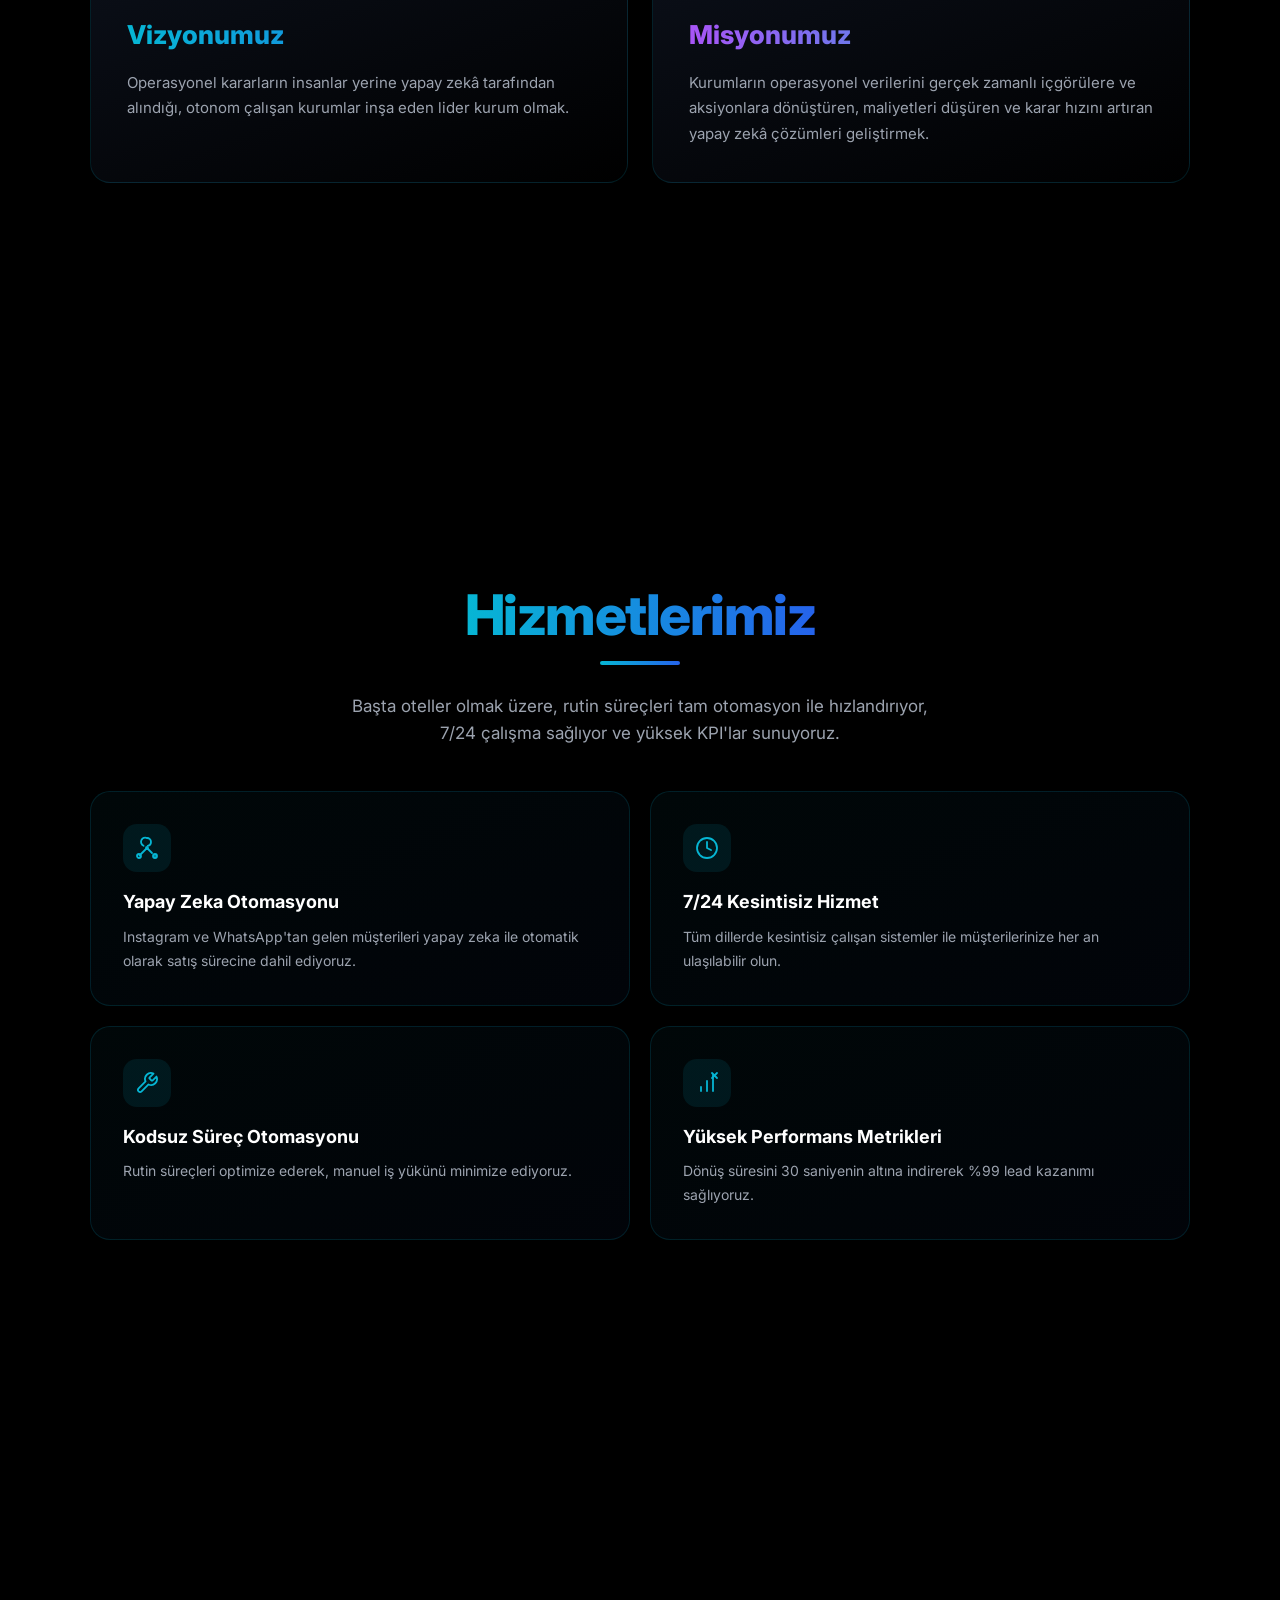
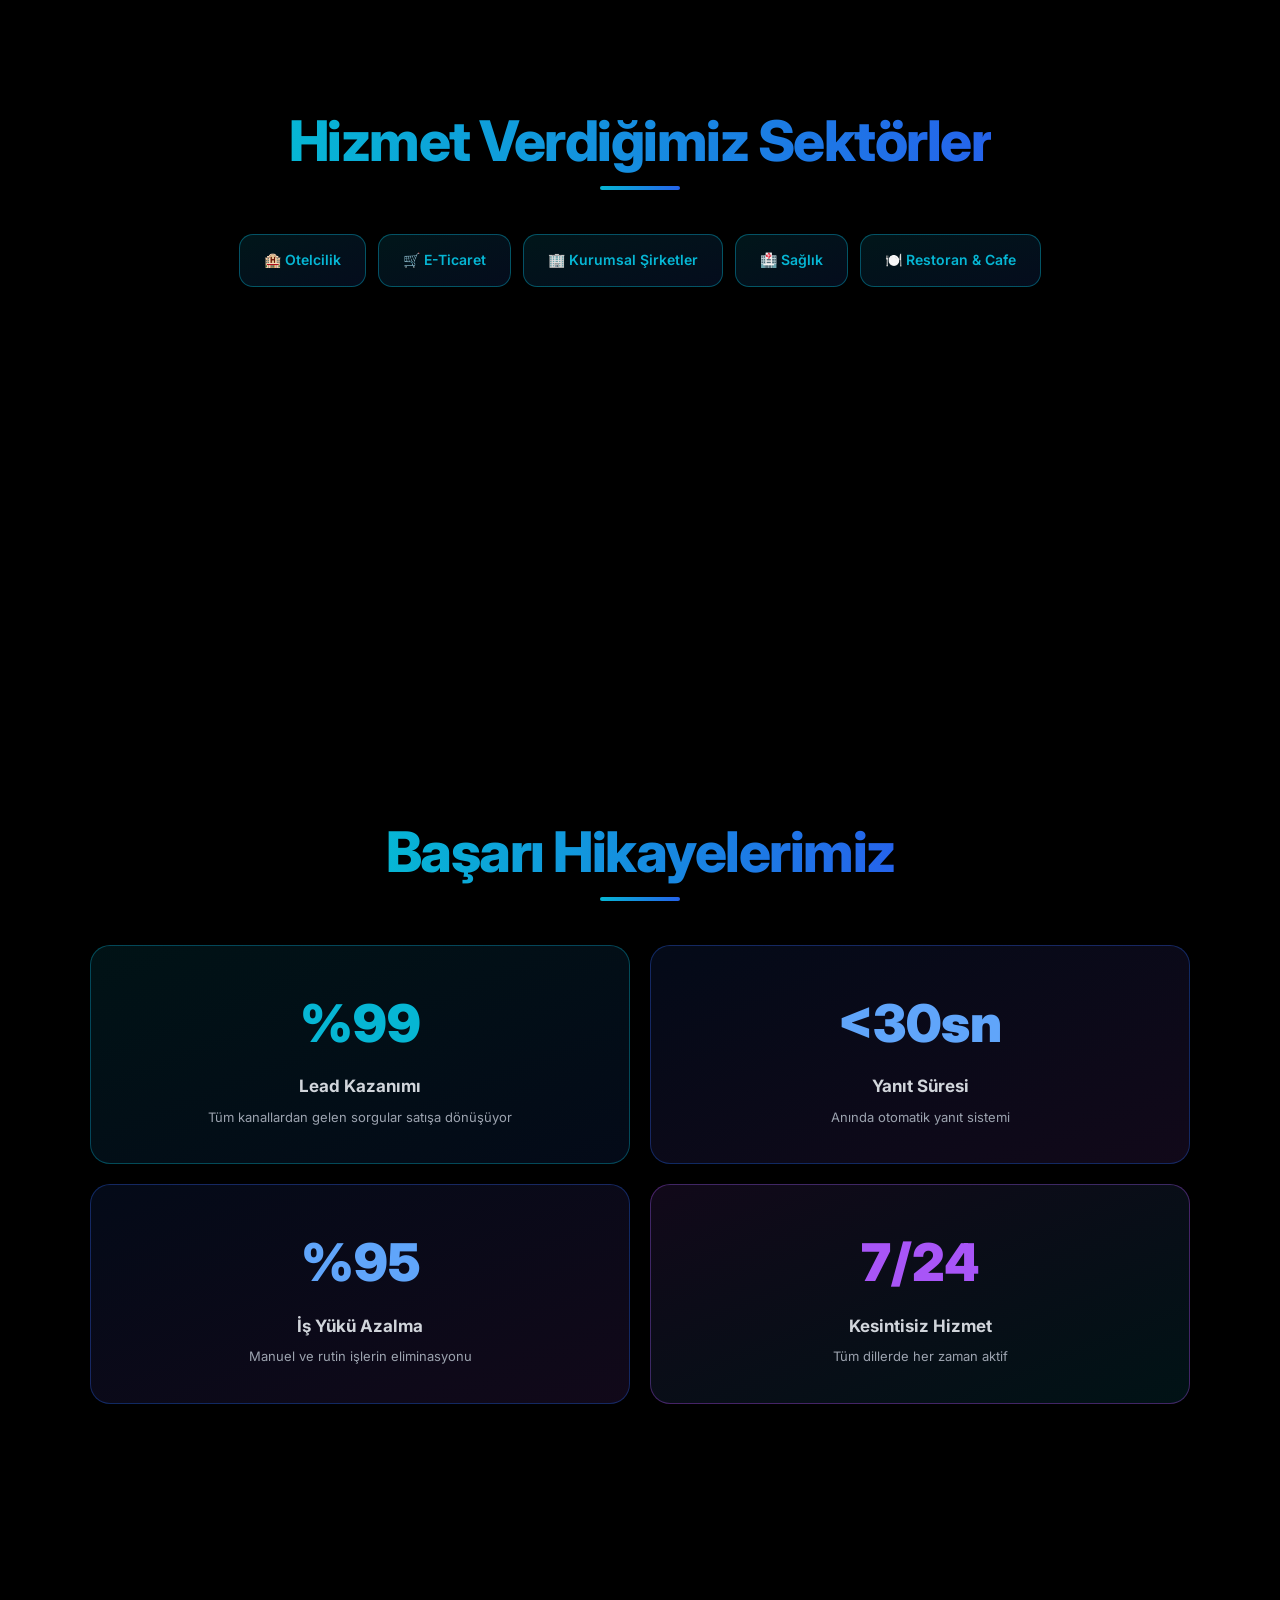
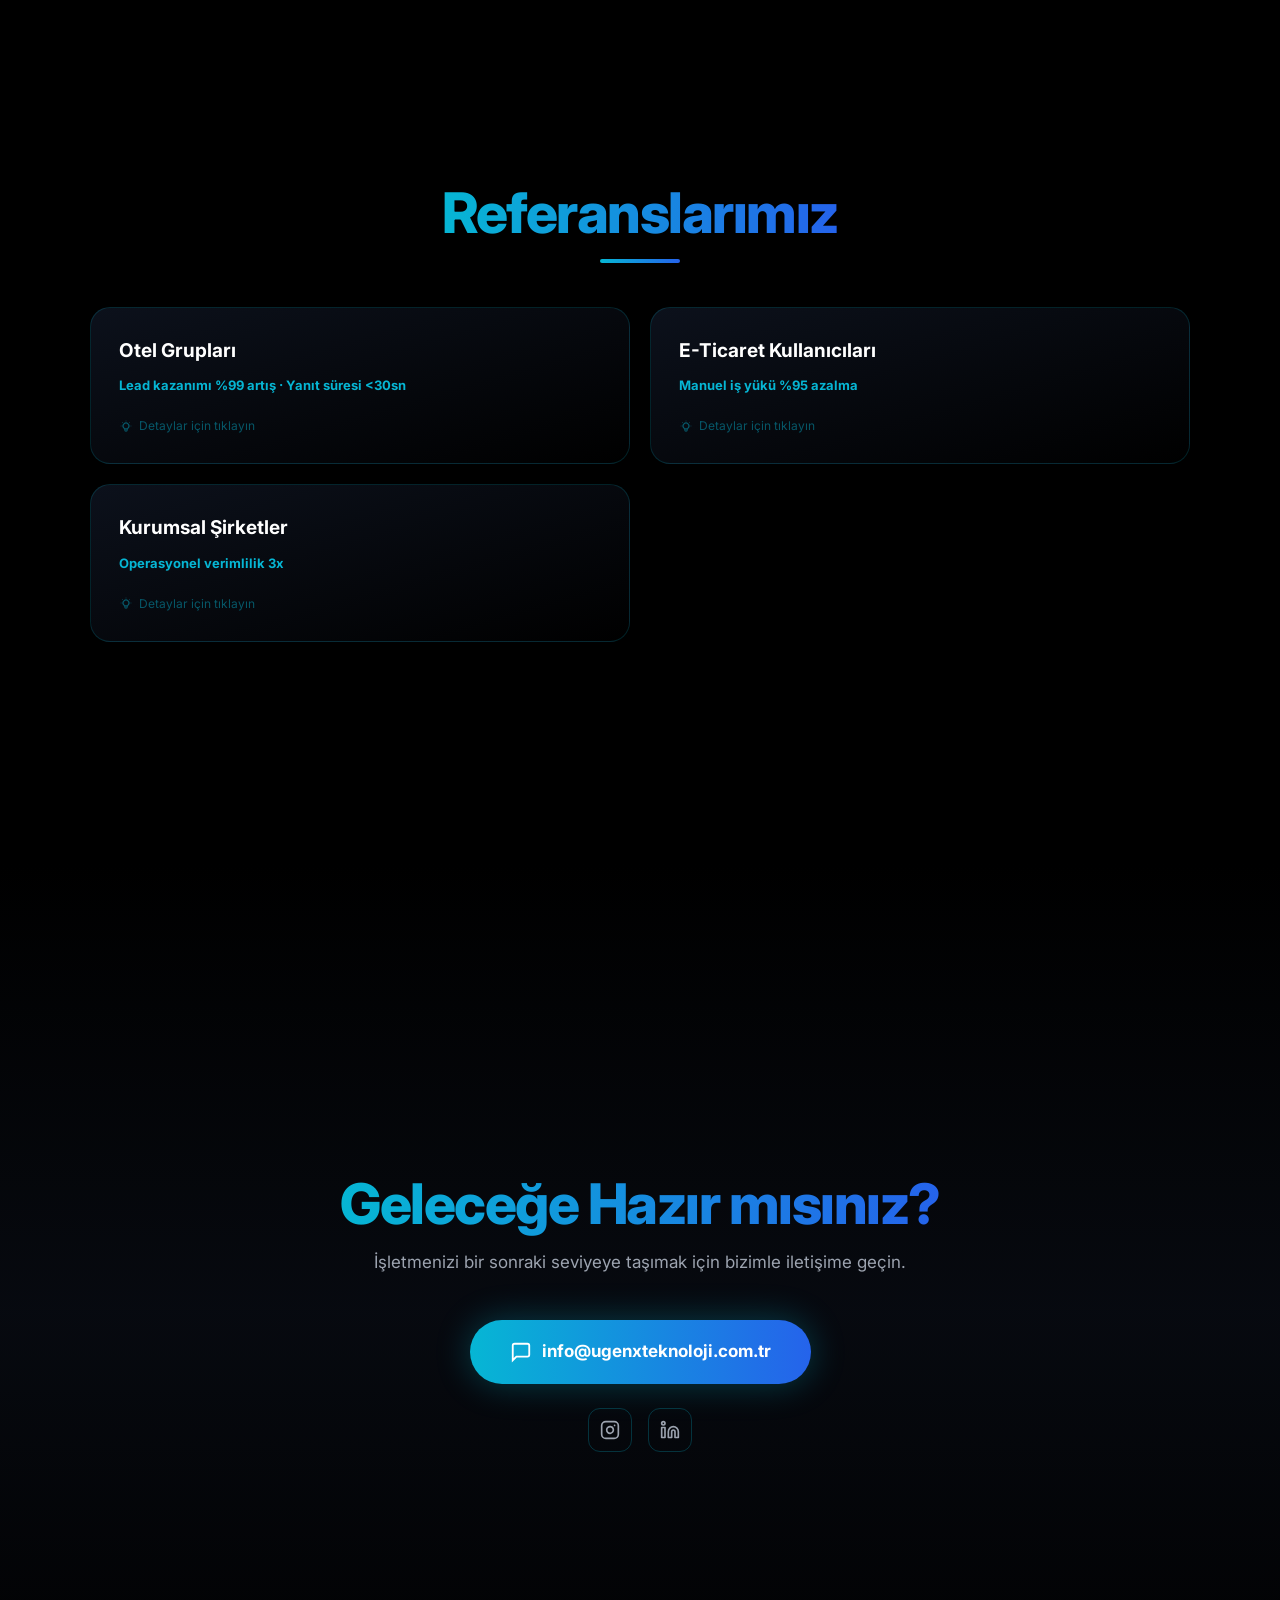
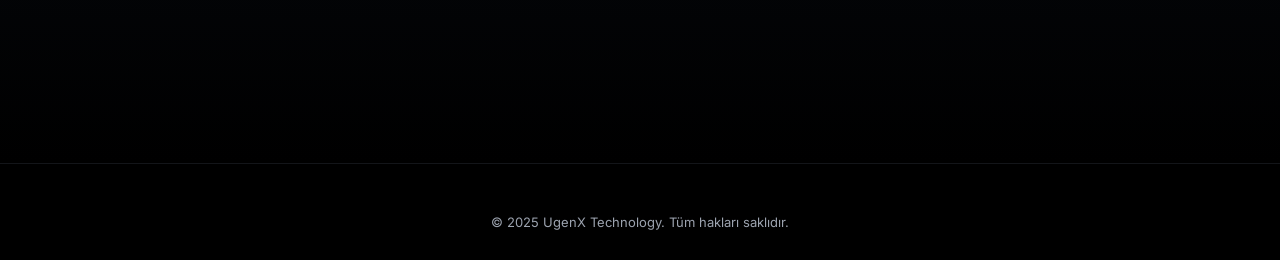
==== commit a1c37431: "Update index.html" ====
--- a/index.html
+++ b/index.html
@@ -3,10 +3,10 @@
 <head>
     <meta charset="UTF-8">
     <meta name="viewport" content="width=device-width, initial-scale=1.0">
-    <title>UgenX Technology | AI-Powered Digital Automation</title>
+    <title>UgenX Technology | Yapay Zeka Destekli Dijital Otomasyon</title>
     <link rel="preconnect" href="https://fonts.googleapis.com">
     <link href="https://fonts.googleapis.com/css2?family=Inter:wght@300;400;500;600;700;800;900&display=swap" rel="stylesheet">
-    <link rel="icon" type="image/png" href="UgenxLogo.png">
+    <link rel="icon" href="/UgenxIcon.png">
     <style>
         *,*::before,*::after{margin:0;padding:0;box-sizing:border-box}
         :root{--bg:#000;--cyan:#06b6d4;--blue:#2563eb;--purple:#a855f7;--muted:#9ca3af;--surface:rgba(17,24,39,0.8);--border:rgba(6,182,212,0.15);--gradient:linear-gradient(to right,#06b6d4,#2563eb)}
@@ -15,13 +15,11 @@
         a{text-decoration:none;color:inherit}
         .grad{background:var(--gradient);-webkit-background-clip:text;-webkit-text-fill-color:transparent;background-clip:text}
         .grad-p{background:linear-gradient(to right,#a855f7,#06b6d4);-webkit-background-clip:text;-webkit-text-fill-color:transparent;background-clip:text}
-
-        /* ANIMATIONS */
         .fade{opacity:0;transform:translateY(40px);transition:opacity .8s ease,transform .8s ease}
         .fade.vis{opacity:1;transform:translateY(0)}
 
         /* LOGO */
-        .logo-top{position:fixed;top:28px;left:50%;transform:translateX(-50%) translateY(-60px);z-index:100;opacity:0;transition:all 1s cubic-bezier(.16,1,.3,1);cursor:pointer;font-size:26px;font-weight:900;letter-spacing:-1px}
+        .logo-top{position:fixed;top:28px;left:50%;transform:translateX(-50%) translateY(-60px);z-index:100;opacity:0;transition:all 1s cubic-bezier(.16,1,.3,1);cursor:pointer}
         .logo-top.show{opacity:1;transform:translateX(-50%) translateY(0)}
 
         /* HAMBURGER */
@@ -32,7 +30,6 @@
         .ham.open span:nth-child(2){opacity:0}
         .ham.open span:nth-child(3){transform:rotate(-45deg) translate(5px,-5px)}
 
-        /* SIDE MENU */
         .side{position:fixed;top:0;left:0;width:280px;height:100vh;background:rgba(0,0,0,.95);backdrop-filter:blur(20px);border-right:1px solid rgba(6,182,212,.12);z-index:150;transform:translateX(-100%);transition:transform .4s cubic-bezier(.16,1,.3,1);padding:100px 28px 28px;display:flex;flex-direction:column;gap:6px}
         .side.open{transform:translateX(0)}
         .side a{display:block;padding:14px 18px;font-size:15px;font-weight:600;color:var(--muted);border-radius:12px;transition:.3s}
@@ -40,7 +37,6 @@
         .overlay{position:fixed;top:0;left:0;width:100%;height:100%;background:rgba(0,0,0,.5);z-index:140;opacity:0;pointer-events:none;transition:.3s}
         .overlay.show{opacity:1;pointer-events:all}
 
-        /* LANG */
         .lang-btn{position:fixed;top:28px;right:20px;z-index:200;display:flex;align-items:center;gap:6px;padding:10px 14px;background:rgba(0,0,0,.6);backdrop-filter:blur(10px);border:1px solid rgba(255,255,255,.1);border-radius:12px;cursor:pointer;font-family:inherit;font-size:13px;font-weight:600;color:#fff;transition:.3s}
         .lang-btn:hover{border-color:var(--cyan)}
         .lang-btn svg{width:16px;height:16px}
@@ -50,15 +46,13 @@
         .lang-dd button:hover{background:rgba(6,182,212,.1);color:#fff}
         .lang-dd button.act{color:var(--cyan)}
 
-        /* SECTIONS */
         .sec{min-height:100vh;display:flex;align-items:center;justify-content:center;padding:100px 24px;position:relative}
         .sec-in{max-width:1100px;width:100%;margin:0 auto}
         .sec-t{font-size:clamp(32px,5.5vw,56px);font-weight:800;line-height:1.1;letter-spacing:-1.5px;margin-bottom:14px}
         .sec-div{width:80px;height:4px;background:var(--gradient);border-radius:4px;margin:0 auto 28px}
         .sec-sub{font-size:17px;color:var(--muted);max-width:580px}
 
-        /* HERO */
-        .hero{min-height:100vh;display:flex;align-items:center;justify-content:center;text-align:center;padding:120px 24px 80px;overflow:hidden;position:relative}
+        .hero{min-height:100vh;display:flex;flex-direction:column;align-items:center;justify-content:center;text-align:center;padding:120px 24px 80px;overflow:hidden;position:relative}
         .hero::before{content:'';position:absolute;top:0;left:0;width:100%;height:100%;background:radial-gradient(ellipse at center top,rgba(6,182,212,.08) 0%,transparent 60%);pointer-events:none}
         .hero h1{font-size:clamp(38px,7vw,68px);font-weight:900;line-height:1.05;letter-spacing:-2px;margin-bottom:18px}
         .hero p{font-size:18px;color:var(--muted);max-width:540px;margin:0 auto 36px}
@@ -67,30 +61,27 @@
         .cta svg{width:20px;height:20px;transition:transform .3s}
         .cta:hover svg{transform:translateX(4px)}
 
-        /* VM */
         .vm-g{display:grid;grid-template-columns:1fr 1fr;gap:24px}
         .vm-c{padding:36px;border-radius:20px;border:1px solid var(--border);background:linear-gradient(to bottom right,rgba(17,24,39,.6),rgba(0,0,0,.8));transition:.4s}
         .vm-c:hover{border-color:rgba(6,182,212,.4);transform:translateY(-4px);box-shadow:0 20px 60px rgba(0,0,0,.4)}
         .vm-c h3{font-size:26px;font-weight:800;margin-bottom:14px}
         .vm-c p{color:var(--muted);font-size:15px;line-height:1.7}
 
-        /* SERVICES */
         .sv-g{display:grid;grid-template-columns:1fr 1fr;gap:20px}
         .sv-c{padding:32px;border-radius:20px;border:1px solid var(--border);background:linear-gradient(to bottom right,rgba(6,182,212,.04),rgba(37,99,235,.04));transition:.4s}
         .sv-c:hover{border-color:rgba(6,182,212,.5);box-shadow:0 0 40px rgba(6,182,212,.08);transform:translateY(-4px)}
-        .sv-i{font-size:36px;margin-bottom:14px;display:block}
+        .sv-ic{width:48px;height:48px;border-radius:14px;background:rgba(6,182,212,.1);display:flex;align-items:center;justify-content:center;margin-bottom:16px;color:var(--cyan)}
+        .sv-c:hover .sv-ic{background:var(--gradient)}
+        .sv-c:hover .sv-ic svg{stroke:#fff}
         .sv-c h3{font-size:18px;font-weight:700;margin-bottom:8px}
         .sv-c p{color:var(--muted);font-size:14px;line-height:1.7}
 
-        /* SECTORS */
         .sc-lab{font-size:13px;font-weight:700;text-transform:uppercase;letter-spacing:2px;margin-bottom:14px}
         .sc-row{display:flex;flex-wrap:wrap;gap:12px;margin-bottom:28px}
         .sc-ch{padding:14px 24px;border-radius:14px;font-size:14px;font-weight:600;transition:.3s;cursor:default}
         .sc-a{background:linear-gradient(to bottom right,rgba(6,182,212,.12),rgba(37,99,235,.12));border:1px solid rgba(6,182,212,.4);color:var(--cyan)}
         .sc-a:hover{background:linear-gradient(to bottom right,rgba(6,182,212,.22),rgba(37,99,235,.22));box-shadow:0 0 25px rgba(6,182,212,.12)}
-        .sc-s{background:rgba(75,85,99,.15);border:1px solid rgba(75,85,99,.25);color:rgba(156,163,175,.55)}
-
-        /* KPI */
+
         .kpi-g{display:grid;grid-template-columns:1fr 1fr;gap:20px}
         .kpi-c{padding:36px;border-radius:20px;border:1px solid;text-align:center;transition:.3s}
         .kpi-c:hover{transform:translateY(-2px)}
@@ -106,7 +97,6 @@
         .kpi-c h4{font-size:17px;color:#d1d5db;margin-bottom:6px}
         .kpi-c p{font-size:13px;color:var(--muted)}
 
-        /* REFERENCES */
         .ref-g{display:grid;grid-template-columns:1fr 1fr;gap:20px}
         .ref-c{position:relative;padding:28px;border-radius:20px;border:1px solid rgba(6,182,212,.18);background:linear-gradient(to bottom right,rgba(17,24,39,.7),rgba(0,0,0,.9));cursor:pointer;transition:.4s;overflow:hidden}
         .ref-c::before{content:'';position:absolute;top:50%;left:50%;width:130%;height:130%;transform:translate(-50%,-50%);background:radial-gradient(circle,rgba(6,182,212,.18) 0%,transparent 70%);opacity:0;transition:opacity .5s;z-index:0;pointer-events:none}
@@ -123,12 +113,10 @@
         .ref-d p{font-size:14px;color:var(--muted);line-height:1.7;margin-bottom:10px}
         .ref-q{padding:14px;background:rgba(6,182,212,.05);border-left:3px solid var(--cyan);border-radius:0 12px 12px 0;font-style:italic;font-size:14px;color:#d1d5db;line-height:1.6}
 
-        /* CONTACT */
         .ct-sec{background:linear-gradient(to top,#000,rgba(17,24,39,.4),#000)}
         .ct-btn{display:inline-flex;align-items:center;gap:10px;padding:18px 40px;background:var(--gradient);border:none;border-radius:100px;color:#fff;font-family:inherit;font-size:17px;font-weight:700;cursor:pointer;transition:.3s;box-shadow:0 0 35px rgba(6,182,212,.3)}
         .ct-btn:hover{transform:scale(1.05);box-shadow:0 0 55px rgba(6,182,212,.5)}
 
-        /* SCROLL TOP */
         .st-w{position:fixed;bottom:28px;left:0;right:0;display:flex;justify-content:center;z-index:100;pointer-events:none;opacity:0;transition:opacity .4s}
         .st-w.show{opacity:1}
         .st-b{width:50px;height:50px;border-radius:50%;background:var(--gradient);border:none;color:#fff;cursor:pointer;display:flex;align-items:center;justify-content:center;pointer-events:all;box-shadow:0 0 25px rgba(6,182,212,.4);transition:.3s;animation:bnc 2s infinite}
@@ -137,7 +125,12 @@
         @keyframes bnc{0%,100%{transform:translateY(0)}50%{transform:translateY(-5px)}}
 
         /* FOOTER */
-        .ft{text-align:center;padding:36px 24px;border-top:1px solid rgba(75,85,99,.25);color:var(--muted);font-size:13px}
+        .ft{text-align:center;padding:48px 24px 28px;border-top:1px solid rgba(75,85,99,.25)}
+        .ft-socials{display:flex;justify-content:center;gap:16px;margin-bottom:20px}
+        .ft-socials a{width:42px;height:42px;border-radius:12px;border:1px solid rgba(6,182,212,.2);display:flex;align-items:center;justify-content:center;color:var(--muted);transition:.3s}
+        .ft-socials a:hover{background:rgba(6,182,212,.1);border-color:var(--cyan);color:var(--cyan)}
+        .ft-socials a svg{width:20px;height:20px}
+        .ft p{color:var(--muted);font-size:13px}
 
         @media(max-width:768px){
             .vm-g,.sv-g,.kpi-g,.ref-g{grid-template-columns:1fr}
@@ -147,7 +140,9 @@
 </head>
 <body>
 
-<div class="logo-top" id="logoTop" onclick="window.scrollTo({top:0,behavior:'smooth'})"><span>Ugen<span class="grad">X</span></span></div>
+<div class="logo-top" id="logoTop" onclick="window.scrollTo({top:0,behavior:'smooth'})">
+    <span style="font-size:26px;font-weight:900;letter-spacing:-1px">Ugen<span class="grad">X</span></span>
+</div>
 
 <button class="ham" id="ham" onclick="toggleMenu()"><span></span><span></span><span></span></button>
 <div class="overlay" id="ov" onclick="toggleMenu()"></div>
@@ -172,8 +167,11 @@
 <!-- HERO -->
 <section class="hero" id="hero">
     <div>
+        <img src="/UgenxLogo.png" alt="ugenxlogo">
+    </div>
+    <div>
         <h1 class="fade" data-tr="Geleceği Şekillendirin" data-en="Shape the Future">Geleceği Şekillendirin</h1>
-        <p class="fade" style="transition-delay:.1s" data-tr="Yeni nesil teknolojilerle işletmenizi upgrade edin. AI destekli otomasyon çözümleri ile verimliliğinizi 10x artırın." data-en="Upgrade your business with next-gen technology. Boost efficiency 10x with AI-powered automation solutions.">Yeni nesil teknolojilerle işletmenizi upgrade edin. AI destekli otomasyon çözümleri ile verimliliğinizi 10x artırın.</p>
+        <p class="fade" style="transition-delay:.1s" data-tr="Yeni nesil teknolojilerle işletmenizi upgrade edin. Yapay zeka destekli otomasyon çözümleri ile verimliliğinizi 10x artırın." data-en="Upgrade your business with next-gen technology. Boost efficiency 10x with AI-powered automation solutions.">Yeni nesil teknolojilerle işletmenizi upgrade edin. Yapay zeka destekli otomasyon çözümleri ile verimliliğinizi 10x artırın.</p>
         <div class="fade" style="transition-delay:.2s">
             <button class="cta" onclick="document.getElementById('contact').scrollIntoView({behavior:'smooth'})">
                 <span data-tr="Hemen Başlayın" data-en="Get Started">Hemen Başlayın</span>
@@ -212,10 +210,26 @@
             <p class="sec-sub fade" style="margin:0 auto 44px;transition-delay:.1s" data-tr="Başta oteller olmak üzere, rutin süreçleri tam otomasyon ile hızlandırıyor, 7/24 çalışma sağlıyor ve yüksek KPI'lar sunuyoruz." data-en="We accelerate routine processes with full automation, especially for hotels, providing 24/7 service and high KPIs.">Başta oteller olmak üzere, rutin süreçleri tam otomasyon ile hızlandırıyor, 7/24 çalışma sağlıyor ve yüksek KPI'lar sunuyoruz.</p>
         </div>
         <div class="sv-g">
-            <div class="sv-c fade" style="transition-delay:.05s"><span class="sv-i">🤖</span><h3 data-tr="AI-Powered Automation" data-en="AI-Powered Automation">AI-Powered Automation</h3><p data-tr="Instagram ve WhatsApp'tan gelen müşterileri yapay zeka ile otomatik olarak satış sürecine dahil ediyoruz." data-en="We automatically integrate customers from Instagram and WhatsApp into the sales process with AI.">Instagram ve WhatsApp'tan gelen müşterileri yapay zeka ile otomatik olarak satış sürecine dahil ediyoruz.</p></div>
-            <div class="sv-c fade" style="transition-delay:.1s"><span class="sv-i">⏰</span><h3 data-tr="7/24 Hizmet" data-en="24/7 Service">7/24 Hizmet</h3><p data-tr="Tüm dillerde kesintisiz çalışan sistemler ile müşterilerinize her an ulaşılabilir olun." data-en="Be reachable to your customers at all times with systems that work uninterrupted in all languages.">Tüm dillerde kesintisiz çalışan sistemler ile müşterilerinize her an ulaşılabilir olun.</p></div>
-            <div class="sv-c fade" style="transition-delay:.15s"><span class="sv-i">⚙️</span><h3 data-tr="No-Code/Low-Code" data-en="No-Code/Low-Code">No-Code/Low-Code</h3><p data-tr="Rutin süreçleri optimize ederek, manuel iş yükünü minimize ediyoruz." data-en="We minimize manual workload by optimizing routine processes.">Rutin süreçleri optimize ederek, manuel iş yükünü minimize ediyoruz.</p></div>
-            <div class="sv-c fade" style="transition-delay:.2s"><span class="sv-i">📈</span><h3 data-tr="Yüksek KPI" data-en="High KPI">Yüksek KPI</h3><p data-tr="Dönüş süresini 30 saniyenin altına indirerek %100 lead kazanımı sağlıyoruz." data-en="We ensure 100% lead acquisition by reducing response time to under 30 seconds.">Dönüş süresini 30 saniyenin altına indirerek %100 lead kazanımı sağlıyoruz.</p></div>
+            <div class="sv-c fade" style="transition-delay:.05s">
+                <div class="sv-ic"><svg width="24" height="24" viewBox="0 0 24 24" fill="none" stroke="currentColor" stroke-width="1.8" stroke-linecap="round" stroke-linejoin="round"><path d="M12 2a4 4 0 0 1 4 4c0 1.95-1.4 3.58-3.25 3.93"/><path d="M8.56 9.8A4.002 4.002 0 0 1 12 2"/><circle cx="12" cy="12" r="1"/><path d="m17 17-5-5"/><path d="M20 20h.01"/><circle cx="20" cy="20" r="2"/><path d="M4.5 19.5 12 12"/><circle cx="4" cy="20" r="2"/></svg></div>
+                <h3 data-tr="Yapay Zeka Otomasyonu" data-en="AI-Powered Automation">Yapay Zeka Otomasyonu</h3>
+                <p data-tr="Instagram ve WhatsApp'tan gelen müşterileri yapay zeka ile otomatik olarak satış sürecine dahil ediyoruz." data-en="We automatically integrate customers from Instagram and WhatsApp into the sales process with AI.">Instagram ve WhatsApp'tan gelen müşterileri yapay zeka ile otomatik olarak satış sürecine dahil ediyoruz.</p>
+            </div>
+            <div class="sv-c fade" style="transition-delay:.1s">
+                <div class="sv-ic"><svg width="24" height="24" viewBox="0 0 24 24" fill="none" stroke="currentColor" stroke-width="1.8" stroke-linecap="round" stroke-linejoin="round"><circle cx="12" cy="12" r="10"/><polyline points="12 6 12 12 16 14"/></svg></div>
+                <h3 data-tr="7/24 Kesintisiz Hizmet" data-en="24/7 Non-Stop Service">7/24 Kesintisiz Hizmet</h3>
+                <p data-tr="Tüm dillerde kesintisiz çalışan sistemler ile müşterilerinize her an ulaşılabilir olun." data-en="Be reachable to your customers at all times with systems that work uninterrupted in all languages.">Tüm dillerde kesintisiz çalışan sistemler ile müşterilerinize her an ulaşılabilir olun.</p>
+            </div>
+            <div class="sv-c fade" style="transition-delay:.15s">
+                <div class="sv-ic"><svg width="24" height="24" viewBox="0 0 24 24" fill="none" stroke="currentColor" stroke-width="1.8" stroke-linecap="round" stroke-linejoin="round"><path d="M14.7 6.3a1 1 0 0 0 0 1.4l1.6 1.6a1 1 0 0 0 1.4 0l3.77-3.77a6 6 0 0 1-7.94 7.94l-6.91 6.91a2.12 2.12 0 0 1-3-3l6.91-6.91a6 6 0 0 1 7.94-7.94l-3.76 3.76z"/></svg></div>
+                <h3 data-tr="Kodsuz Süreç Otomasyonu" data-en="No-Code Process Automation">Kodsuz Süreç Otomasyonu</h3>
+                <p data-tr="Rutin süreçleri optimize ederek, manuel iş yükünü minimize ediyoruz." data-en="We minimize manual workload by optimizing routine processes.">Rutin süreçleri optimize ederek, manuel iş yükünü minimize ediyoruz.</p>
+            </div>
+            <div class="sv-c fade" style="transition-delay:.2s">
+                <div class="sv-ic"><svg width="24" height="24" viewBox="0 0 24 24" fill="none" stroke="currentColor" stroke-width="1.8" stroke-linecap="round" stroke-linejoin="round"><line x1="12" y1="20" x2="12" y2="10"/><line x1="18" y1="20" x2="18" y2="4"/><line x1="6" y1="20" x2="6" y2="16"/><path d="m22 2-5 5"/><path d="m17 2 5 5"/></svg></div>
+                <h3 data-tr="Yüksek Performans Metrikleri" data-en="High Performance Metrics">Yüksek Performans Metrikleri</h3>
+                <p data-tr="Dönüş süresini 30 saniyenin altına indirerek %99 lead kazanımı sağlıyoruz." data-en="We ensure 99% lead acquisition by reducing response time to under 30 seconds.">Dönüş süresini 30 saniyenin altına indirerek %99 lead kazanımı sağlıyoruz.</p>
+            </div>
         </div>
     </div>
 </section>
@@ -224,26 +238,16 @@
 <section class="sec" id="sectors">
     <div class="sec-in">
         <div style="text-align:center;margin-bottom:44px">
-            <h2 class="sec-t fade"><span class="grad" data-tr="Sektörler" data-en="Sectors">Sektörler</span></h2>
+            <h2 class="sec-t fade"><span class="grad" data-tr="Hizmet Verdiğimiz Sektörler" data-en="Sectors We Serve">Hizmet Verdiğimiz Sektörler</span></h2>
             <div class="sec-div fade" style="transition-delay:.05s"></div>
         </div>
         <div class="fade" style="transition-delay:.1s">
-            <p class="sc-lab" style="color:var(--cyan)" data-tr="Aktif Sektörler" data-en="Active Sectors">Aktif Sektörler</p>
-            <div class="sc-row">
+            <div class="sc-row" style="justify-content:center">
                 <div class="sc-ch sc-a" data-tr="🏨 Otelcilik" data-en="🏨 Hospitality">🏨 Otelcilik</div>
                 <div class="sc-ch sc-a" data-tr="🛒 E-Ticaret" data-en="🛒 E-Commerce">🛒 E-Ticaret</div>
                 <div class="sc-ch sc-a" data-tr="🏢 Kurumsal Şirketler" data-en="🏢 Corporate">🏢 Kurumsal Şirketler</div>
-            </div>
-        </div>
-        <div class="fade" style="transition-delay:.2s">
-            <p class="sc-lab" style="color:var(--muted)" data-tr="Yakında" data-en="Coming Soon">Yakında</p>
-            <div class="sc-row">
-                <div class="sc-ch sc-s" data-tr="🏠 Gayrimenkul" data-en="🏠 Real Estate">🏠 Gayrimenkul</div>
-                <div class="sc-ch sc-s" data-tr="🏥 Sağlık" data-en="🏥 Healthcare">🏥 Sağlık</div>
-                <div class="sc-ch sc-s" data-tr="💰 Finans" data-en="💰 Finance">💰 Finans</div>
-                <div class="sc-ch sc-s" data-tr="🍽️ Restoran & Cafe" data-en="🍽️ Restaurant & Cafe">🍽️ Restoran & Cafe</div>
-                <div class="sc-ch sc-s" data-tr="📚 Eğitim" data-en="📚 Education">📚 Eğitim</div>
-                <div class="sc-ch sc-s" data-tr="🛍️ Perakende" data-en="🛍️ Retail">🛍️ Perakende</div>
+                <div class="sc-ch sc-a" data-tr="🏥 Sağlık" data-en="🏥 Healthcare">🏥 Sağlık</div>
+                <div class="sc-ch sc-a" data-tr="🍽️ Restoran & Cafe" data-en="🍽️ Restaurant & Cafe">🍽️ Restoran & Cafe</div>
             </div>
         </div>
     </div>
@@ -257,7 +261,7 @@
             <div class="sec-div fade" style="transition-delay:.05s"></div>
         </div>
         <div class="kpi-g">
-            <div class="kpi-c fade" style="transition-delay:.05s"><div class="kpi-n">%100</div><h4 data-tr="Lead Kazanımı" data-en="Lead Acquisition">Lead Kazanımı</h4><p data-tr="Tüm kanallardan gelen sorgular satışa dönüşüyor" data-en="All channel inquiries convert to sales">Tüm kanallardan gelen sorgular satışa dönüşüyor</p></div>
+            <div class="kpi-c fade" style="transition-delay:.05s"><div class="kpi-n">%99</div><h4 data-tr="Lead Kazanımı" data-en="Lead Acquisition">Lead Kazanımı</h4><p data-tr="Tüm kanallardan gelen sorgular satışa dönüşüyor" data-en="All channel inquiries convert to sales">Tüm kanallardan gelen sorgular satışa dönüşüyor</p></div>
             <div class="kpi-c fade" style="transition-delay:.1s"><div class="kpi-n">&lt;30sn</div><h4 data-tr="Yanıt Süresi" data-en="Response Time">Yanıt Süresi</h4><p data-tr="Anında otomatik yanıt sistemi" data-en="Instant automatic response system">Anında otomatik yanıt sistemi</p></div>
             <div class="kpi-c fade" style="transition-delay:.15s"><div class="kpi-n">%95</div><h4 data-tr="İş Yükü Azalma" data-en="Workload Reduction">İş Yükü Azalma</h4><p data-tr="Manuel ve rutin işlerin eliminasyonu" data-en="Elimination of manual and routine tasks">Manuel ve rutin işlerin eliminasyonu</p></div>
             <div class="kpi-c fade" style="transition-delay:.2s"><div class="kpi-n">7/24</div><h4 data-tr="Kesintisiz Hizmet" data-en="Non-Stop Service">Kesintisiz Hizmet</h4><p data-tr="Tüm dillerde her zaman aktif" data-en="Always active in all languages">Tüm dillerde her zaman aktif</p></div>
@@ -274,28 +278,22 @@
         </div>
         <div class="ref-g">
             <div class="ref-c fade" style="transition-delay:.05s" onclick="tRef(0)">
-                <h3 data-tr="Boutique Otel Zincirleri" data-en="Boutique Hotel Chains">Boutique Otel Zincirleri</h3>
-                <span class="ref-res" data-tr="Lead kazanımı %100 artış" data-en="100% increase in lead acquisition">Lead kazanımı %100 artış</span>
+                <h3 data-tr="Otel Grupları" data-en="Hotel Groups">Otel Grupları</h3>
+                <span class="ref-res" data-tr="Lead kazanımı %99 artış · Yanıt süresi <30sn" data-en="99% increase in lead acquisition · Response time <30s">Lead kazanımı %99 artış · Yanıt süresi &lt;30sn</span>
                 <div class="ref-h"><svg viewBox="0 0 24 24" fill="none" stroke="currentColor" stroke-width="2"><path d="M9.663 17h4.673M12 3v1m6.364 1.636l-.707.707M21 12h-1M4 12H3m3.343-5.657l-.707-.707m2.828 9.9a5 5 0 117.072 0l-.548.547A3.374 3.374 0 0014 18.469V19a2 2 0 11-4 0v-.531c0-.895-.356-1.754-.988-2.386l-.548-.547z"/></svg><span data-tr="Detaylar için tıklayın" data-en="Click for details">Detaylar için tıklayın</span></div>
-                <div class="ref-d" id="r0"><div class="ref-d-in"><p data-tr="5 farklı boutique otelde uyguladığımız AI destekli rezervasyon sistemi ile Instagram ve WhatsApp'tan gelen sorguların %100'ü lead'e dönüştü." data-en="With our AI-powered reservation system in 5 boutique hotels, 100% of Instagram and WhatsApp inquiries converted to leads.">5 farklı boutique otelde uyguladığımız AI destekli rezervasyon sistemi ile Instagram ve WhatsApp'tan gelen sorguların %100'ü lead'e dönüştü.</p><div class="ref-q" data-tr="&quot;UgenX sayesinde gece yarısı bile müşteri kaybetmiyoruz. Sistem saniyeler içinde yanıt veriyor ve rezervasyon alıyor. İnanılmaz!&quot;" data-en="&quot;Thanks to UgenX, we don't lose customers even at midnight. The system responds in seconds and takes reservations. Amazing!&quot;">"UgenX sayesinde gece yarısı bile müşteri kaybetmiyoruz. Sistem saniyeler içinde yanıt veriyor ve rezervasyon alıyor. İnanılmaz!"</div></div></div>
+                <div class="ref-d" id="r0"><div class="ref-d-in"><p data-tr="13 farklı otelde uyguladığımız AI destekli rezervasyon sistemi ile Instagram ve WhatsApp'tan gelen sorguların %99'u lead'e dönüştü. Çok dilli destek ile tüm platformlardan gelen sorulara 20 saniye içinde yanıt veriliyor." data-en="With our AI-powered reservation system implemented in 13 hotels, 99% of Instagram and WhatsApp inquiries converted to leads. Multilingual support responds to all platform queries within 20 seconds.">13 farklı otelde uyguladığımız AI destekli rezervasyon sistemi ile Instagram ve WhatsApp'tan gelen sorguların %99'u lead'e dönüştü. Çok dilli destek ile tüm platformlardan gelen sorulara 20 saniye içinde yanıt veriliyor.</p><div class="ref-q" data-tr="&quot;UgenX sayesinde gece yarısı bile müşteri kaybetmiyoruz. Müşteri memnuniyeti puanımız 4.9'a yükseldi. Hiçbir mesaj cevapsız kalmıyor ve ekibimiz stratejik işlere odaklanabiliyor.&quot;" data-en="&quot;Thanks to UgenX, we don't lose customers even at midnight. Our satisfaction score rose to 4.9. No message goes unanswered and our team can focus on strategic tasks.&quot;">"UgenX sayesinde gece yarısı bile müşteri kaybetmiyoruz. Müşteri memnuniyeti puanımız 4.9'a yükseldi. Hiçbir mesaj cevapsız kalmıyor ve ekibimiz stratejik işlere odaklanabiliyor."</div></div></div>
             </div>
             <div class="ref-c fade" style="transition-delay:.1s" onclick="tRef(1)">
-                <h3 data-tr="Orta Ölçekli Oteller" data-en="Mid-Size Hotels">Orta Ölçekli Oteller</h3>
-                <span class="ref-res" data-tr="Yanıt süresi <30 saniye" data-en="Response time <30 seconds">Yanıt süresi &lt;30 saniye</span>
-                <div class="ref-h"><svg viewBox="0 0 24 24" fill="none" stroke="currentColor" stroke-width="2"><path d="M9.663 17h4.673M12 3v1m6.364 1.636l-.707.707M21 12h-1M4 12H3m3.343-5.657l-.707-.707m2.828 9.9a5 5 0 117.072 0l-.548.547A3.374 3.374 0 0014 18.469V19a2 2 0 11-4 0v-.531c0-.895-.356-1.754-.988-2.386l-.548-.547z"/></svg><span data-tr="Detaylar için tıklayın" data-en="Click for details">Detaylar için tıklayın</span></div>
-                <div class="ref-d" id="r1"><div class="ref-d-in"><p data-tr="8 otelde toplam 450+ yatak kapasitesi için kurduğumuz sistem, çok dilli destek ile tüm platformlardan gelen sorulara 20 saniye içinde yanıt veriyor." data-en="Our system installed in 8 hotels with 450+ bed capacity responds to queries from all platforms in 20 seconds with multilingual support.">8 otelde toplam 450+ yatak kapasitesi için kurduğumuz sistem, çok dilli destek ile tüm platformlardan gelen sorulara 20 saniye içinde yanıt veriyor.</p><div class="ref-q" data-tr="&quot;Müşteri memnuniyeti puanımız 4.9'a yükseldi. Hiçbir mesaj cevapsız kalmıyor ve ekibimiz stratejik işlere odaklanabiliyor.&quot;" data-en="&quot;Our customer satisfaction score rose to 4.9. No message goes unanswered and our team can focus on strategic tasks.&quot;">"Müşteri memnuniyeti puanımız 4.9'a yükseldi. Hiçbir mesaj cevapsız kalmıyor ve ekibimiz stratejik işlere odaklanabiliyor."</div></div></div>
-            </div>
-            <div class="ref-c fade" style="transition-delay:.15s" onclick="tRef(2)">
-                <h3 data-tr="E-Ticaret Platformları" data-en="E-Commerce Platforms">E-Ticaret Platformları</h3>
+                <h3 data-tr="E-Ticaret Kullanıcıları" data-en="E-Commerce Users">E-Ticaret Kullanıcıları</h3>
                 <span class="ref-res" data-tr="Manuel iş yükü %95 azalma" data-en="95% reduction in manual workload">Manuel iş yükü %95 azalma</span>
                 <div class="ref-h"><svg viewBox="0 0 24 24" fill="none" stroke="currentColor" stroke-width="2"><path d="M9.663 17h4.673M12 3v1m6.364 1.636l-.707.707M21 12h-1M4 12H3m3.343-5.657l-.707-.707m2.828 9.9a5 5 0 117.072 0l-.548.547A3.374 3.374 0 0014 18.469V19a2 2 0 11-4 0v-.531c0-.895-.356-1.754-.988-2.386l-.548-.547z"/></svg><span data-tr="Detaylar için tıklayın" data-en="Click for details">Detaylar için tıklayın</span></div>
-                <div class="ref-d" id="r2"><div class="ref-d-in"><p data-tr="Sipariş takibi, müşteri soruları ve iade süreçlerini tamamen otomatikleştirdik. Günde 500+ müşteri etkileşimi otomatik yönetiliyor." data-en="We fully automated order tracking, customer inquiries and return processes. 500+ daily customer interactions managed automatically.">Sipariş takibi, müşteri soruları ve iade süreçlerini tamamen otomatikleştirdik. Günde 500+ müşteri etkileşimi otomatik yönetiliyor.</p><div class="ref-q" data-tr="&quot;Müşteri hizmetleri ekibimizi 8 kişiden 1 kişiye düşürdük. Sistem her şeyi hallediyor, biz sadece istisnalara bakıyoruz.&quot;" data-en="&quot;We reduced our customer service team from 8 to 1 person. The system handles everything, we only handle exceptions.&quot;">"Müşteri hizmetleri ekibimizi 8 kişiden 1 kişiye düşürdük. Sistem her şeyi hallediyor, biz sadece istisnalara bakıyoruz."</div></div></div>
-            </div>
-            <div class="ref-c fade" style="transition-delay:.2s" onclick="tRef(3)">
+                <div class="ref-d" id="r1"><div class="ref-d-in"><p data-tr="Sipariş takibi, müşteri soruları ve iade süreçlerini tamamen otomatikleştirdik. Günde 500+ müşteri etkileşimi otomatik yönetiliyor." data-en="We fully automated order tracking, customer inquiries and return processes. 500+ daily customer interactions managed automatically.">Sipariş takibi, müşteri soruları ve iade süreçlerini tamamen otomatikleştirdik. Günde 500+ müşteri etkileşimi otomatik yönetiliyor.</p><div class="ref-q" data-tr="&quot;Müşteri hizmetleri ekibimizi 8 kişiden 1 kişiye düşürdük. Sistem her şeyi hallediyor, biz sadece istisnalara bakıyoruz.&quot;" data-en="&quot;We reduced our customer service team from 8 to 1 person. The system handles everything, we only handle exceptions.&quot;">"Müşteri hizmetleri ekibimizi 8 kişiden 1 kişiye düşürdük. Sistem her şeyi hallediyor, biz sadece istisnalara bakıyoruz."</div></div></div>
+            </div>
+            <div class="ref-c fade" style="transition-delay:.15s" onclick="tRef(2)">
                 <h3 data-tr="Kurumsal Şirketler" data-en="Corporate Companies">Kurumsal Şirketler</h3>
                 <span class="ref-res" data-tr="Operasyonel verimlilik 3x" data-en="3x operational efficiency">Operasyonel verimlilik 3x</span>
                 <div class="ref-h"><svg viewBox="0 0 24 24" fill="none" stroke="currentColor" stroke-width="2"><path d="M9.663 17h4.673M12 3v1m6.364 1.636l-.707.707M21 12h-1M4 12H3m3.343-5.657l-.707-.707m2.828 9.9a5 5 0 117.072 0l-.548.547A3.374 3.374 0 0014 18.469V19a2 2 0 11-4 0v-.531c0-.895-.356-1.754-.988-2.386l-.548-.547z"/></svg><span data-tr="Detaylar için tıklayın" data-en="Click for details">Detaylar için tıklayın</span></div>
-                <div class="ref-d" id="r3"><div class="ref-d-in"><p data-tr="Dahili süreç otomasyonları ve veri analizi ile operasyonel kararların %70'i artık AI tarafından alınıyor ve uygulanıyor." data-en="With internal process automation and data analysis, 70% of operational decisions are now made and implemented by AI.">Dahili süreç otomasyonları ve veri analizi ile operasyonel kararların %70'i artık AI tarafından alınıyor ve uygulanıyor.</p><div class="ref-q" data-tr="&quot;Veriye dayalı karar alma süremiz 3 günden 3 saate düştü. UgenX sistemleri sayesinde gerçek zamanlı içgörüler elde ediyoruz.&quot;" data-en="&quot;Our data-driven decision time dropped from 3 days to 3 hours. With UgenX systems, we get real-time insights.&quot;">"Veriye dayalı karar alma süremiz 3 günden 3 saate düştü. UgenX sistemleri sayesinde gerçek zamanlı içgörüler elde ediyoruz."</div></div></div>
+                <div class="ref-d" id="r2"><div class="ref-d-in"><p data-tr="Dahili süreç otomasyonları ve veri analizi ile operasyonel kararların %70'i artık AI tarafından alınıyor ve uygulanıyor." data-en="With internal process automation and data analysis, 70% of operational decisions are now made and implemented by AI.">Dahili süreç otomasyonları ve veri analizi ile operasyonel kararların %70'i artık AI tarafından alınıyor ve uygulanıyor.</p><div class="ref-q" data-tr="&quot;Veriye dayalı karar alma süremiz 3 günden 3 saate düştü. UgenX sistemleri sayesinde gerçek zamanlı içgörüler elde ediyoruz.&quot;" data-en="&quot;Our data-driven decision time dropped from 3 days to 3 hours. With UgenX systems, we get real-time insights.&quot;">"Veriye dayalı karar alma süremiz 3 günden 3 saate düştü. UgenX sistemleri sayesinde gerçek zamanlı içgörüler elde ediyoruz."</div></div></div>
             </div>
         </div>
     </div>
@@ -307,16 +305,24 @@
         <h2 class="sec-t fade"><span class="grad" data-tr="Geleceğe Hazır mısınız?" data-en="Ready for the Future?">Geleceğe Hazır mısınız?</span></h2>
         <p class="sec-sub fade" style="margin:0 auto 44px;text-align:center;transition-delay:.1s" data-tr="İşletmenizi bir sonraki seviyeye taşımak için bizimle iletişime geçin." data-en="Contact us to take your business to the next level.">İşletmenizi bir sonraki seviyeye taşımak için bizimle iletişime geçin.</p>
         <div class="fade" style="transition-delay:.2s">
-            <a href="mailto:ugenxtech@outlook.com" class="ct-btn">
+            <a href="mailto:info@ugenxteknoloji.com.tr" class="ct-btn">
                 <svg width="22" height="22" viewBox="0 0 24 24" fill="none" stroke="currentColor" stroke-width="2"><path d="M21 15a2 2 0 0 1-2 2H7l-4 4V5a2 2 0 0 1 2-2h14a2 2 0 0 1 2 2z"/></svg>
-                ugenxtech@outlook.com
+                info@ugenxteknoloji.com.tr
             </a>
-        </div>
-    </div>
-</section>
-
-<div class="ft"><p>© 2024 UgenX Technology. <span data-tr="Tüm hakları saklıdır." data-en="All rights reserved.">Tüm hakları saklıdır.</span></p></div>
-
+            <div style="display:flex;justify-content:center;gap:16px;margin-top:24px">
+                <a href="https://instagram.com/ugenxtech" target="_blank" rel="noopener" title="Instagram" style="width:44px;height:44px;border-radius:12px;border:1px solid rgba(6,182,212,.25);display:flex;align-items:center;justify-content:center;color:#9ca3af;transition:.3s"><svg width="20" height="20" viewBox="0 0 24 24" fill="none" stroke="currentColor" stroke-width="2" stroke-linecap="round" stroke-linejoin="round"><rect x="2" y="2" width="20" height="20" rx="5" ry="5"/><path d="M16 11.37A4 4 0 1 1 12.63 8 4 4 0 0 1 16 11.37z"/><line x1="17.5" y1="6.5" x2="17.51" y2="6.5"/></svg></a>
+                <a href="https://www.linkedin.com/company/ugenx-technology/" target="_blank" rel="noopener" title="LinkedIn" style="width:44px;height:44px;border-radius:12px;border:1px solid rgba(6,182,212,.25);display:flex;align-items:center;justify-content:center;color:#9ca3af;transition:.3s"><svg width="20" height="20" viewBox="0 0 24 24" fill="none" stroke="currentColor" stroke-width="2" stroke-linecap="round" stroke-linejoin="round"><path d="M16 8a6 6 0 0 1 6 6v7h-4v-7a2 2 0 0 0-2-2 2 2 0 0 0-2 2v7h-4v-7a6 6 0 0 1 6-6z"/><rect x="2" y="9" width="4" height="12"/><circle cx="4" cy="4" r="2"/></svg></a>
+            </div>
+        </div>
+    </div>
+</section>
+
+<!-- FOOTER -->
+<div class="ft">
+    <p>© 2025 UgenX Technology. <span data-tr="Tüm hakları saklıdır." data-en="All rights reserved.">Tüm hakları saklıdır.</span></p>
+</div>
+
+<!-- SCROLL TOP -->
 <div class="st-w" id="stw">
     <button class="st-b" onclick="window.scrollTo({top:0,behavior:'smooth'})">
         <svg viewBox="0 0 24 24" fill="none" stroke="currentColor" stroke-width="2.5" stroke-linecap="round"><polyline points="18 15 12 9 6 15"/></svg>
@@ -326,38 +332,23 @@
 <script>
 let sRef=null;
 setTimeout(()=>document.getElementById('logoTop').classList.add('show'),400);
-
 const obs=new IntersectionObserver(e=>{e.forEach(x=>{if(x.isIntersecting)x.target.classList.add('vis')})},{threshold:.12,rootMargin:'0px 0px -40px 0px'});
 document.querySelectorAll('.fade').forEach(el=>obs.observe(el));
-
-window.addEventListener('scroll',()=>{
-    document.getElementById('stw').classList.toggle('show',window.scrollY>window.innerHeight);
-});
-
-function toggleMenu(){
-    document.getElementById('ham').classList.toggle('open');
-    document.getElementById('side').classList.toggle('open');
-    document.getElementById('ov').classList.toggle('show');
-}
+window.addEventListener('scroll',()=>{document.getElementById('stw').classList.toggle('show',window.scrollY>window.innerHeight)});
+function toggleMenu(){document.getElementById('ham').classList.toggle('open');document.getElementById('side').classList.toggle('open');document.getElementById('ov').classList.toggle('show')}
 function nav(id){toggleMenu();setTimeout(()=>document.getElementById(id).scrollIntoView({behavior:'smooth'}),300)}
-
 function toggleLang(){document.getElementById('ldd').classList.toggle('show')}
 document.addEventListener('click',e=>{if(!e.target.closest('.lang-btn')&&!e.target.closest('.lang-dd'))document.getElementById('ldd').classList.remove('show')});
-
 function setLang(l){
     document.getElementById('lbl').textContent=l==='tr'?'🇹🇷 TR':'🇬🇧 EN';
     document.getElementById('ldd').classList.remove('show');
     document.querySelectorAll('[data-'+l+']').forEach(el=>{
         const v=el.getAttribute('data-'+l);
-        if(v){
-            if(el.classList.contains('ref-q'))el.innerHTML=v;
-            else el.textContent=v;
-        }
+        if(v){if(el.classList.contains('ref-q'))el.innerHTML=v;else el.textContent=v}
     });
     document.querySelectorAll('.lang-dd button').forEach(b=>b.classList.remove('act'));
     document.querySelector('.lang-dd button[onclick="setLang(\''+l+'\')"]').classList.add('act');
 }
-
 function tRef(i){
     const el=document.getElementById('r'+i);
     if(sRef===i){el.classList.remove('open');sRef=null}
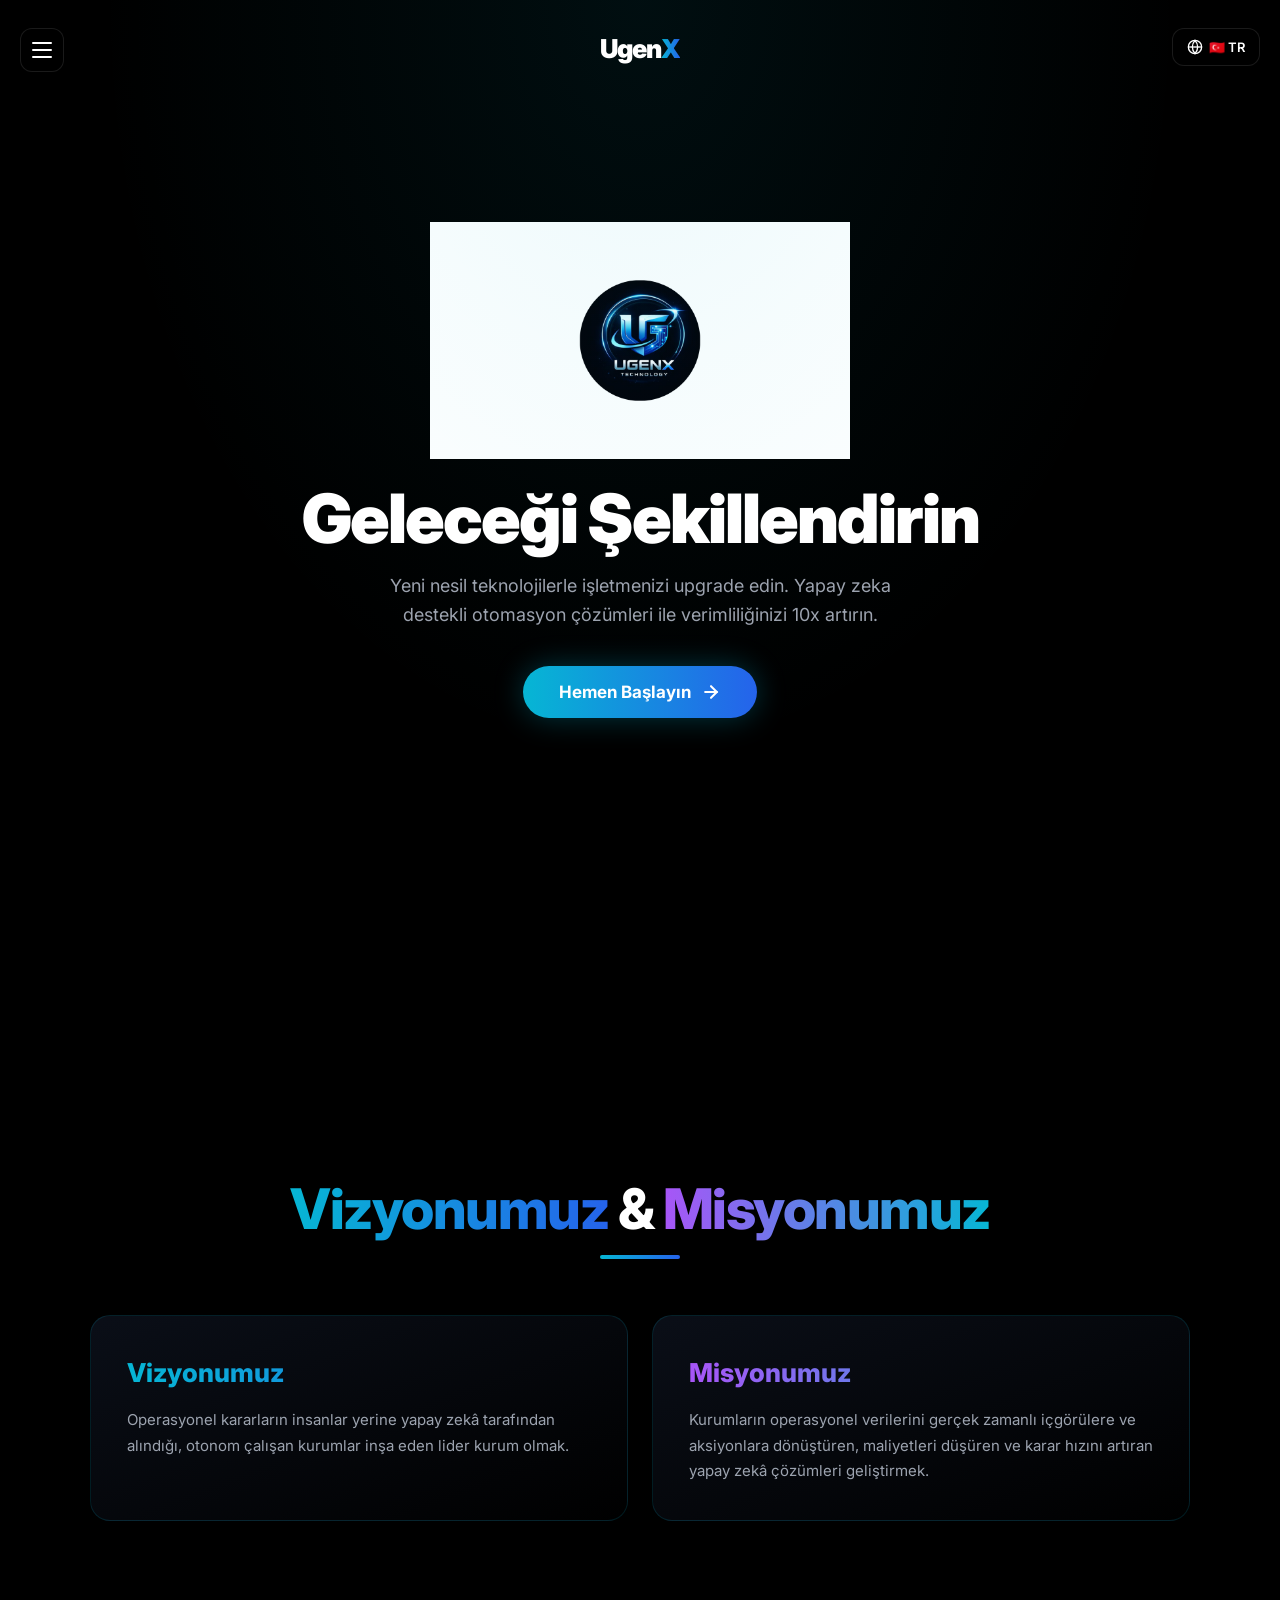
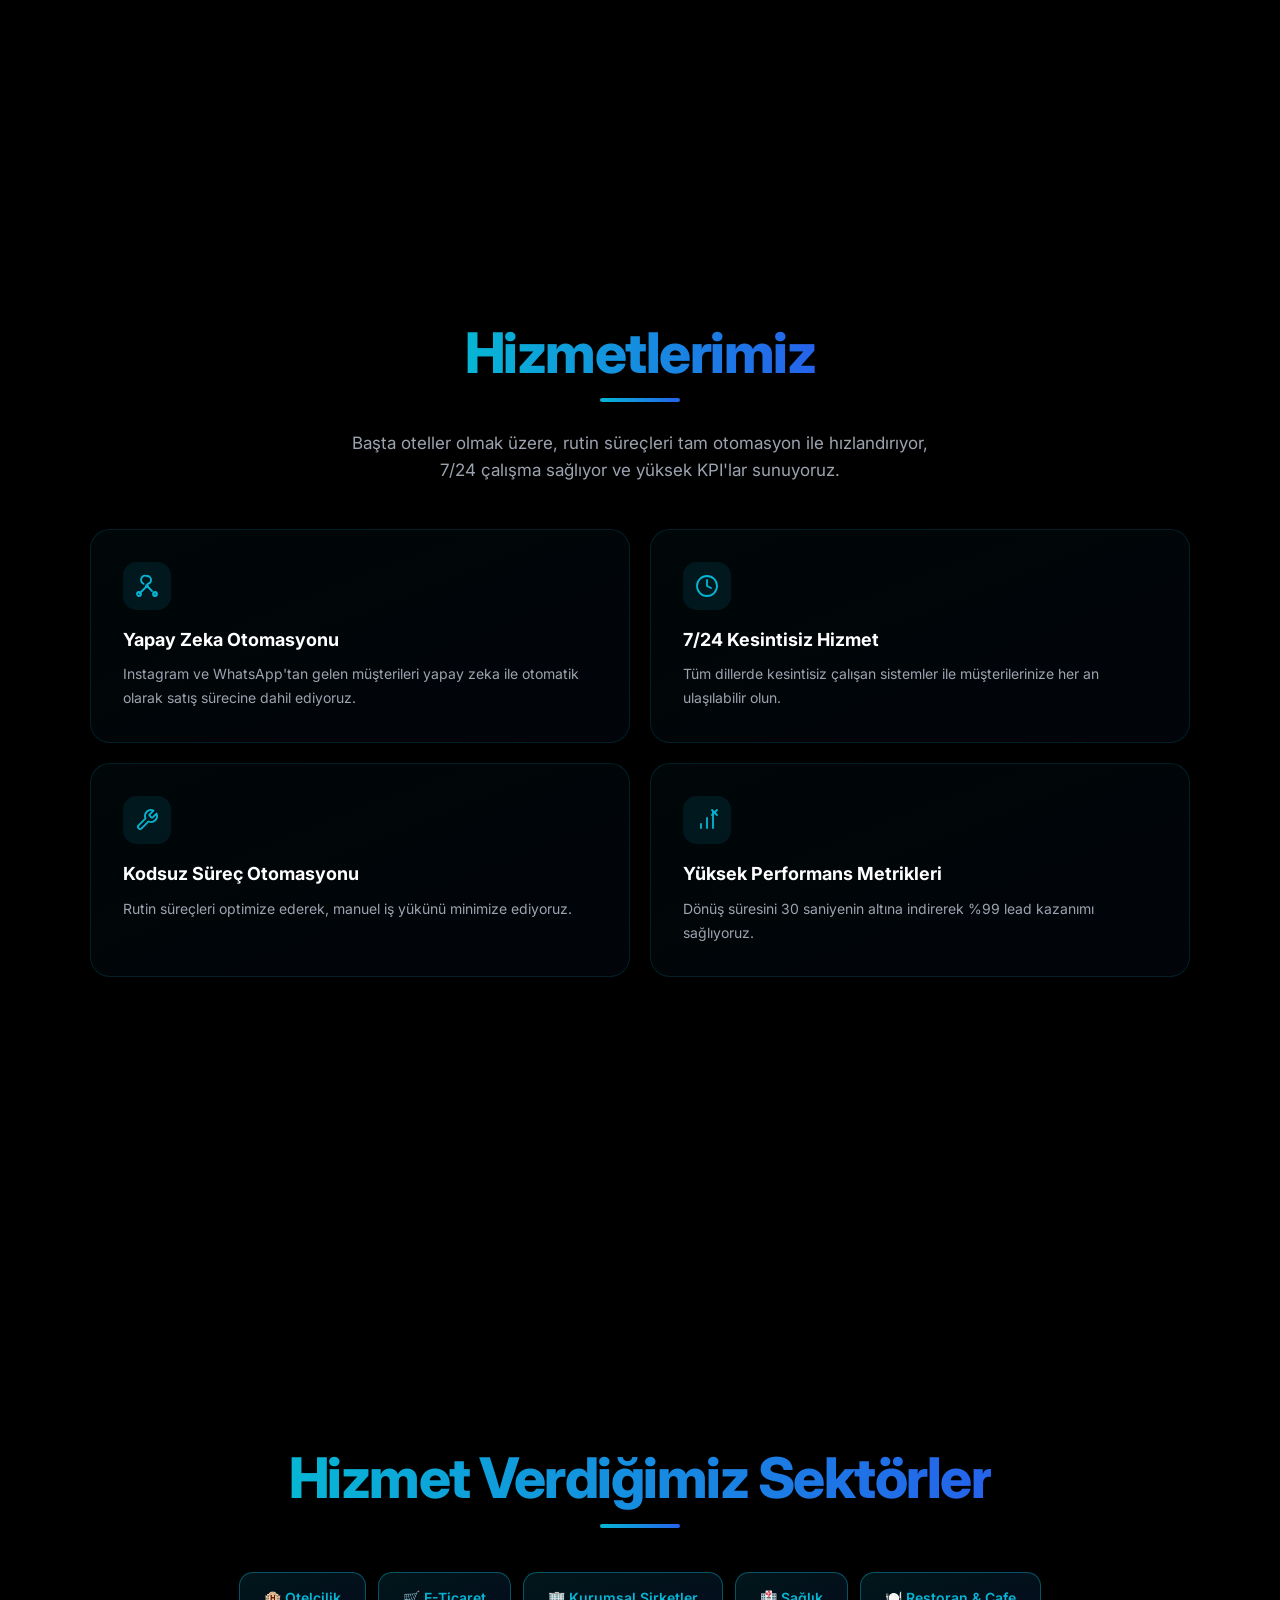
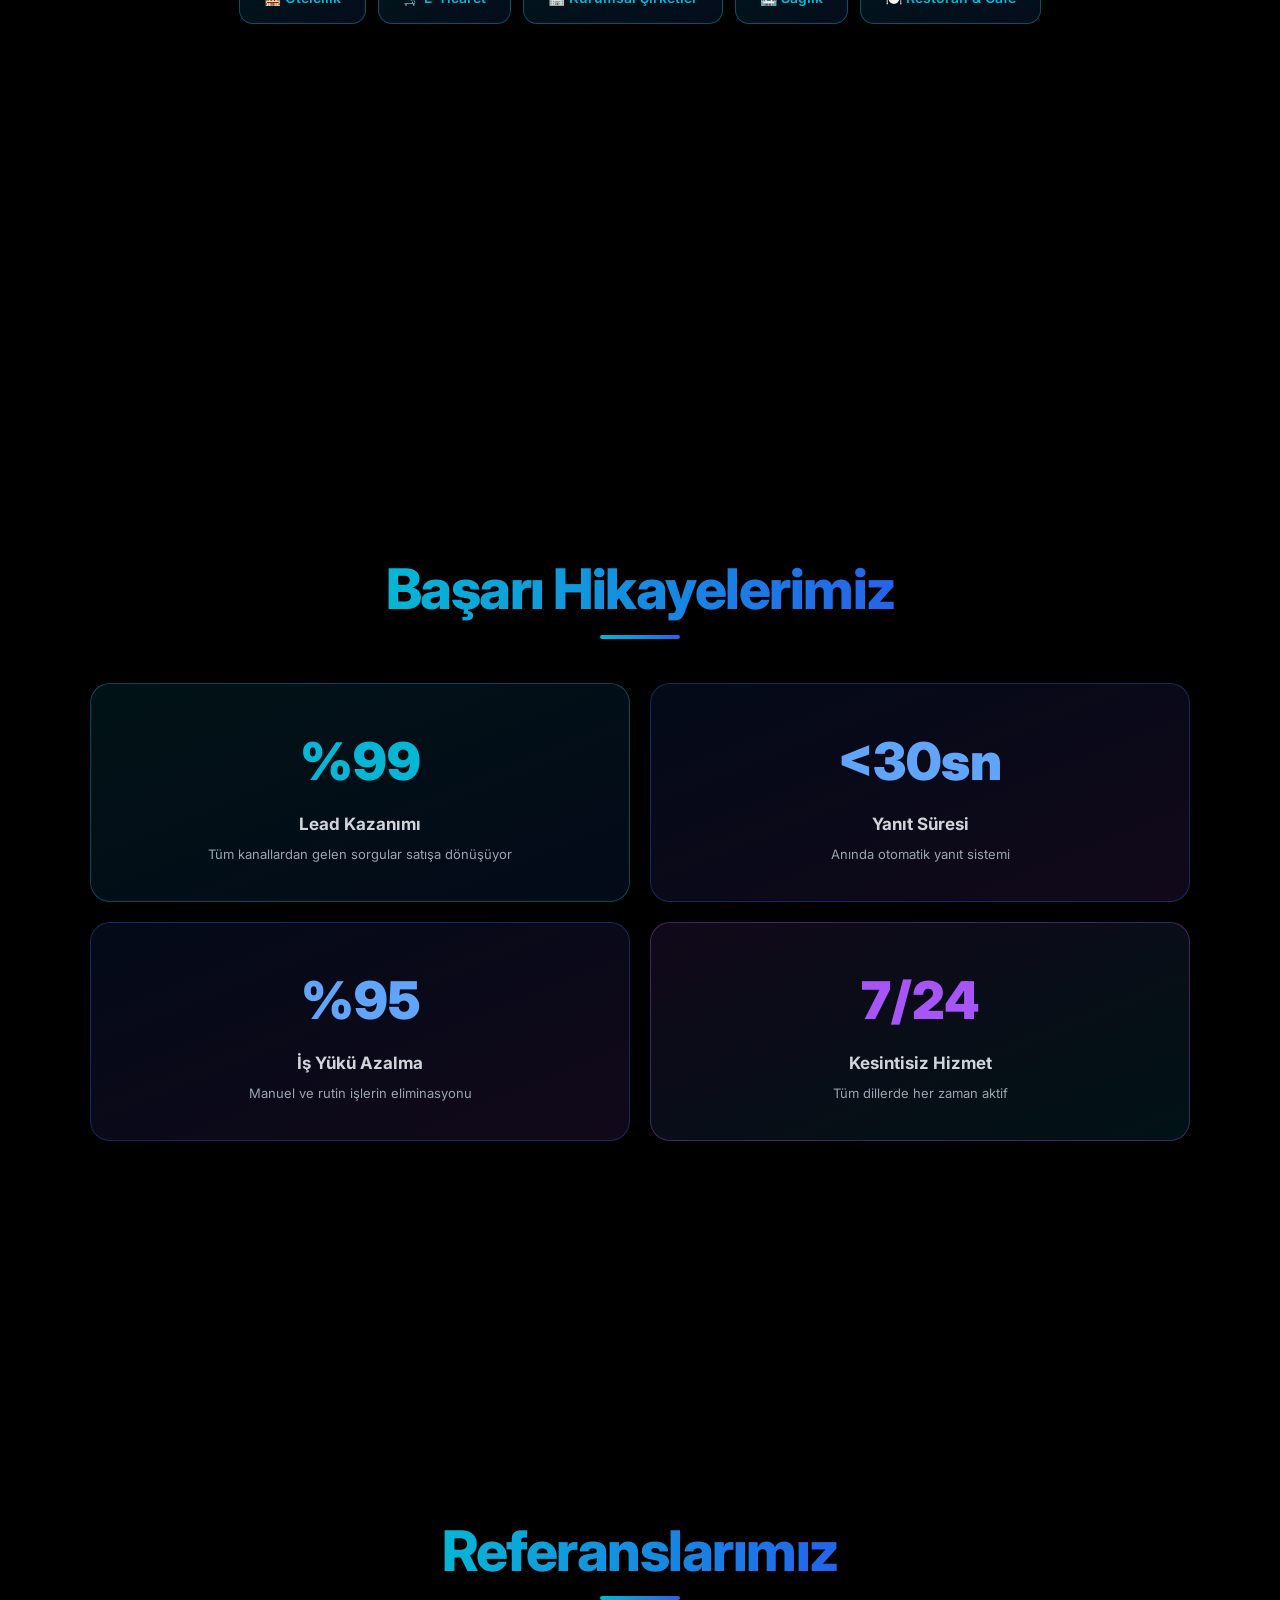
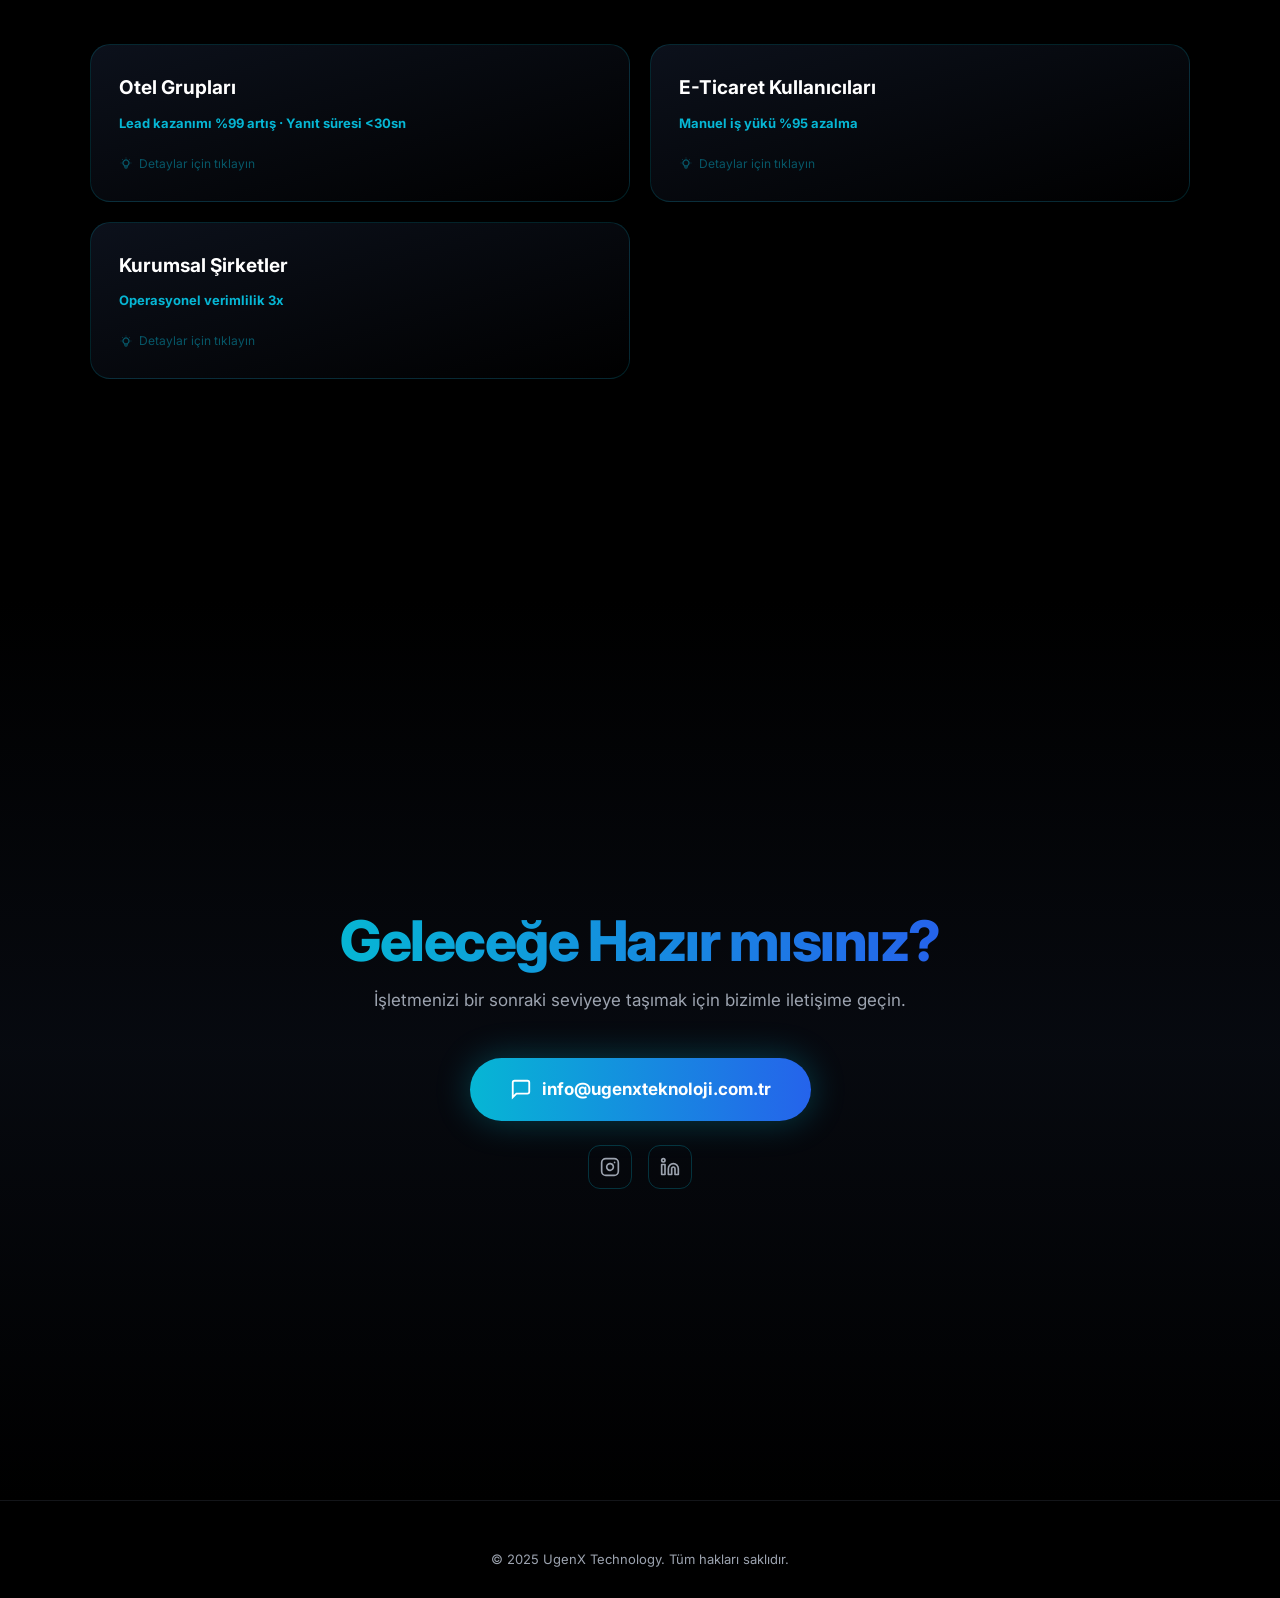
==== commit c8a4a5d4: "Update index.html" ====
--- a/index.html
+++ b/index.html
@@ -56,6 +56,7 @@
         .hero::before{content:'';position:absolute;top:0;left:0;width:100%;height:100%;background:radial-gradient(ellipse at center top,rgba(6,182,212,.08) 0%,transparent 60%);pointer-events:none}
         .hero h1{font-size:clamp(38px,7vw,68px);font-weight:900;line-height:1.05;letter-spacing:-2px;margin-bottom:18px}
         .hero p{font-size:18px;color:var(--muted);max-width:540px;margin:0 auto 36px}
+        .hero-logo{width:min(420px,80vw);height:auto;display:block;margin:0 auto 24px}
         .cta{display:inline-flex;align-items:center;gap:10px;padding:16px 36px;background:var(--gradient);border:none;border-radius:100px;color:#fff;font-family:inherit;font-size:17px;font-weight:700;cursor:pointer;transition:.3s;box-shadow:0 0 30px rgba(6,182,212,.3)}
         .cta:hover{transform:scale(1.05);box-shadow:0 0 50px rgba(6,182,212,.5)}
         .cta svg{width:20px;height:20px;transition:transform .3s}
@@ -135,6 +136,7 @@
         @media(max-width:768px){
             .vm-g,.sv-g,.kpi-g,.ref-g{grid-template-columns:1fr}
             .sc-row{justify-content:center}
+            .hero-logo{width:min(220px,60vw)}
         }
     </style>
 </head>
@@ -167,7 +169,7 @@
 <!-- HERO -->
 <section class="hero" id="hero">
     <div>
-        <img src="/UgenxLogo.png" alt="ugenxlogo">
+        <img src="/UgenxLogo.png" alt="ugenxlogo" class="hero-logo">
     </div>
     <div>
         <h1 class="fade" data-tr="Geleceği Şekillendirin" data-en="Shape the Future">Geleceği Şekillendirin</h1>
@@ -310,7 +312,7 @@
                 info@ugenxteknoloji.com.tr
             </a>
             <div style="display:flex;justify-content:center;gap:16px;margin-top:24px">
-                <a href="https://instagram.com/ugenxtech" target="_blank" rel="noopener" title="Instagram" style="width:44px;height:44px;border-radius:12px;border:1px solid rgba(6,182,212,.25);display:flex;align-items:center;justify-content:center;color:#9ca3af;transition:.3s"><svg width="20" height="20" viewBox="0 0 24 24" fill="none" stroke="currentColor" stroke-width="2" stroke-linecap="round" stroke-linejoin="round"><rect x="2" y="2" width="20" height="20" rx="5" ry="5"/><path d="M16 11.37A4 4 0 1 1 12.63 8 4 4 0 0 1 16 11.37z"/><line x1="17.5" y1="6.5" x2="17.51" y2="6.5"/></svg></a>
+                <a href="https://www.instagram.com/ugenxteknoloji/" target="_blank" rel="noopener" title="Instagram" style="width:44px;height:44px;border-radius:12px;border:1px solid rgba(6,182,212,.25);display:flex;align-items:center;justify-content:center;color:#9ca3af;transition:.3s"><svg width="20" height="20" viewBox="0 0 24 24" fill="none" stroke="currentColor" stroke-width="2" stroke-linecap="round" stroke-linejoin="round"><rect x="2" y="2" width="20" height="20" rx="5" ry="5"/><path d="M16 11.37A4 4 0 1 1 12.63 8 4 4 0 0 1 16 11.37z"/><line x1="17.5" y1="6.5" x2="17.51" y2="6.5"/></svg></a>
                 <a href="https://www.linkedin.com/company/ugenx-technology/" target="_blank" rel="noopener" title="LinkedIn" style="width:44px;height:44px;border-radius:12px;border:1px solid rgba(6,182,212,.25);display:flex;align-items:center;justify-content:center;color:#9ca3af;transition:.3s"><svg width="20" height="20" viewBox="0 0 24 24" fill="none" stroke="currentColor" stroke-width="2" stroke-linecap="round" stroke-linejoin="round"><path d="M16 8a6 6 0 0 1 6 6v7h-4v-7a2 2 0 0 0-2-2 2 2 0 0 0-2 2v7h-4v-7a6 6 0 0 1 6-6z"/><rect x="2" y="9" width="4" height="12"/><circle cx="4" cy="4" r="2"/></svg></a>
             </div>
         </div>
